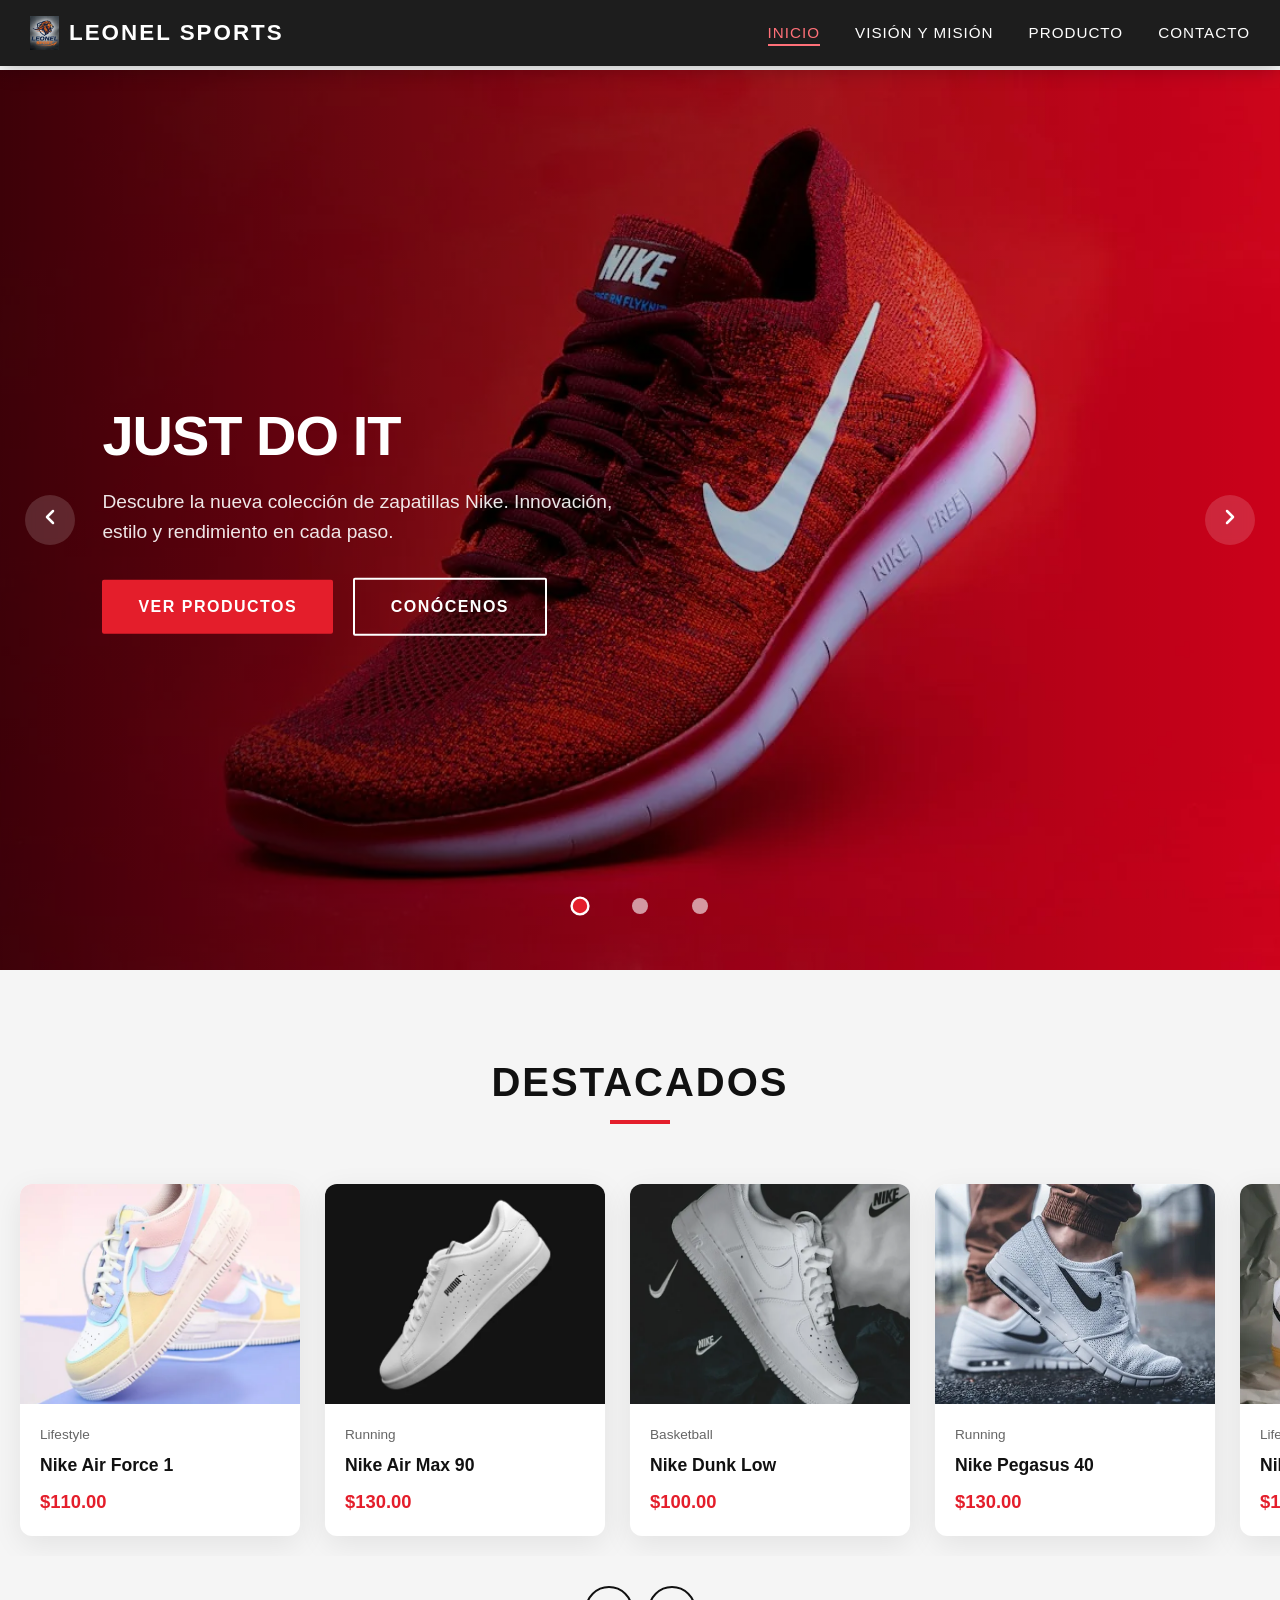
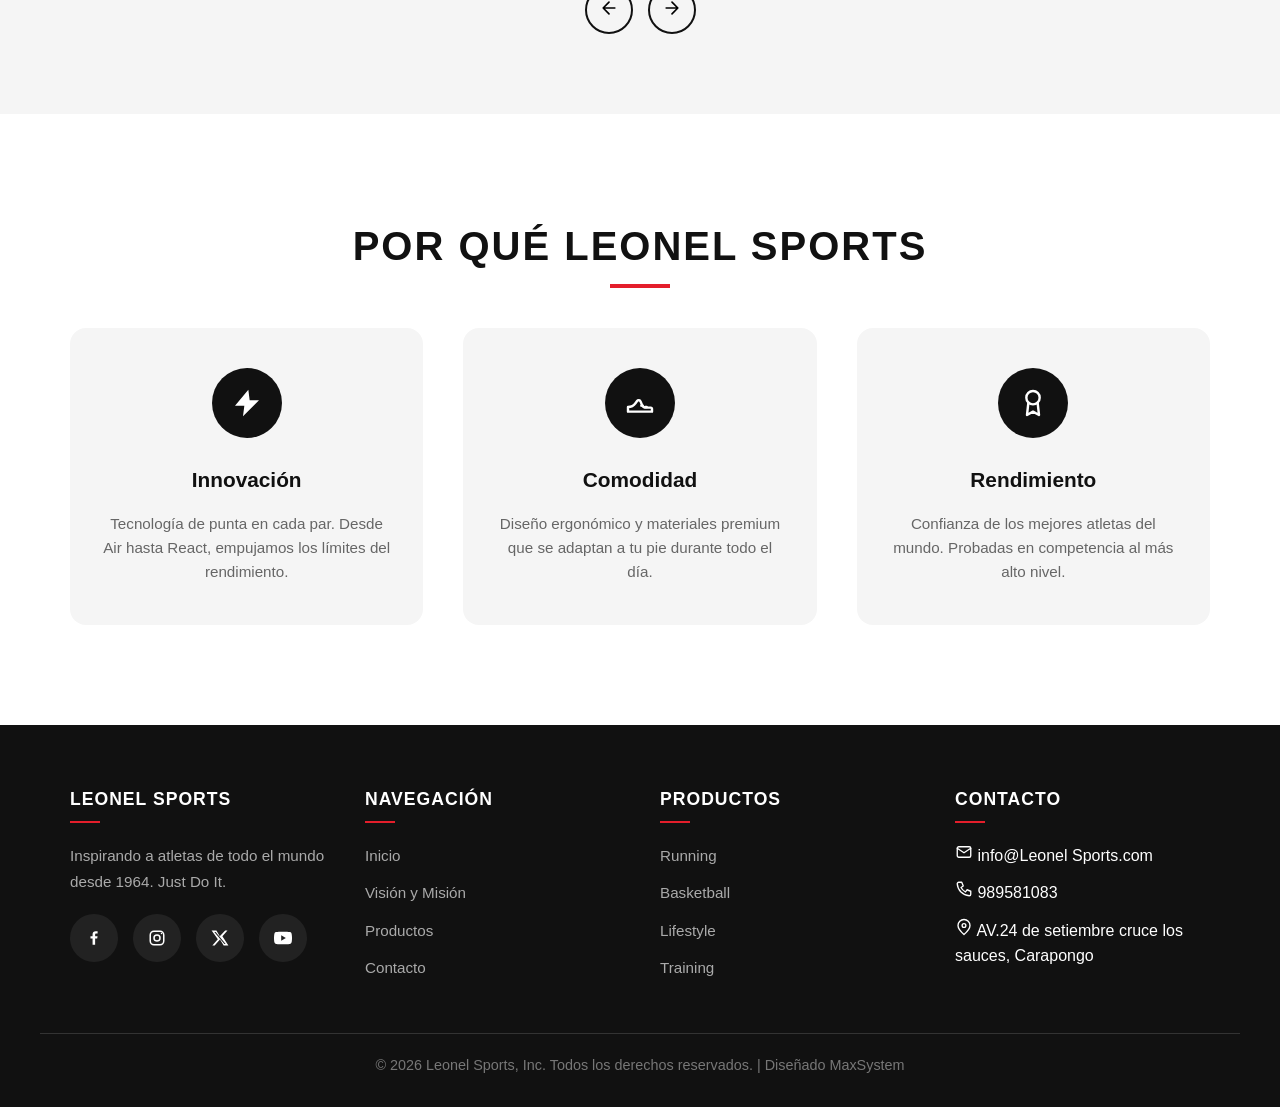
==== index.html @ b5973164 "Add files via upload" ====
<!DOCTYPE html>
<html lang="es">
<head>
    <meta charset="UTF-8">
    <meta name="viewport" content="width=device-width, initial-scale=1.0">
    <title>Nike Sneakers | Inicio</title>
    <meta name="description" content="Descubre zapatillas Nike para running, lifestyle y entrenamiento. Explora modelos destacados y conoce nuestra colección.">
    <link rel="preload" as="image" href="img/slide1.webp" media="(min-width: 769px)" fetchpriority="high">
    <link rel="preload" as="image" href="img/slide1-mobile.webp" media="(max-width: 768px)" fetchpriority="high">
    <style>
        *{box-sizing:border-box;margin:0;padding:0}
        body{font-family:'Helvetica Neue',Helvetica,Arial,sans-serif;background:#fff;color:#111;line-height:1.6;overflow-x:hidden}
        a{text-decoration:none;color:inherit}
        header{position:fixed;top:0;left:0;width:100%;background:rgba(17,17,17,.95);backdrop-filter:blur(10px);z-index:1000;box-shadow:0 2px 20px rgba(0,0,0,.3)}
        .nav-container{max-width:1400px;margin:0 auto;display:flex;justify-content:space-between;align-items:center;padding:15px 30px}
        .logo{display:flex;align-items:center;gap:10px}
        .logo img{height:34px;width:auto;object-fit:contain}
        .nav-menu{display:flex;list-style:none;gap:35px}
        .nav-menu a{color:#fff;font-size:.95rem;font-weight:500;letter-spacing:1px;text-transform:uppercase;position:relative;padding:5px 0}
        .menu-toggle{display:none;flex-direction:column;align-items:center;justify-content:center;width:44px;height:44px;padding:0;border:0;background:transparent;cursor:pointer;gap:5px}
        .menu-toggle span{width:25px;height:3px;background:#fff}
        .hero-slider{position:relative;height:100vh;min-height:600px;overflow:hidden;margin-top:70px}
        .slides{display:flex;height:100%}
        .slide{min-width:100%;height:100%;position:relative;background-size:cover;background-position:center}
        .slide:first-child{background-image:url('img/slide1.webp')}
        .slide::before{content:'';position:absolute;inset:0;background:linear-gradient(to right,rgba(0,0,0,.7),rgba(0,0,0,.3) 50%,transparent)}
        .slide-content{position:absolute;top:50%;left:8%;transform:translateY(-50%);color:#fff;max-width:550px;z-index:2}
        .slide-content h1,.slide-content h2{font-size:3.5rem;font-weight:900;line-height:1.1;margin-bottom:20px;text-transform:uppercase;letter-spacing:-1px}
        .slide-content p{font-size:1.2rem;margin-bottom:30px;opacity:.9}
        .btn{display:inline-block;padding:14px 36px;background:#e41e2b;color:#fff;font-weight:700;text-transform:uppercase;letter-spacing:1.5px;border:0;border-radius:2px}
        .btn-outline{background:transparent;border:2px solid #fff;margin-left:15px}
        @media(max-width:900px){
            .nav-container{padding:15px 30px}
            .nav-menu{position:fixed;top:70px;left:-100%;width:100%;height:calc(100vh - 70px);background:#111;flex-direction:column;align-items:center;justify-content:center;gap:40px;transition:left .4s}
            .nav-menu.active{left:0}
            .menu-toggle{display:flex}
            .slide-content h1,.slide-content h2{font-size:2.2rem}
        }
        @media(max-width:768px){.slide:first-child{background-image:url('img/slide1-mobile.webp')}}
        @media(max-width:600px){.slide-content{left:5%;max-width:90%}.slide-content h1,.slide-content h2{font-size:1.8rem}.btn-outline{margin-left:0;margin-top:10px;display:block;text-align:center}}
    </style>
    <link rel="preload" href="css/styles.css" as="style" onload="this.onload=null;this.rel='stylesheet'">
    <noscript><link rel="stylesheet" href="css/styles.css"></noscript>
</head>
<body>
    <!-- HEADER / NAV -->
    <header>
        <div class="nav-container">
            <a href="index.html" class="logo">
            <img src="img/logo.webp" alt="" width="180" height="211">
            <span>Leonel Sports</span>
            </a>
            <nav aria-label="Navegación principal">
            <ul class="nav-menu" id="nav-menu">
                <li><a href="index.html" class="active">Inicio</a></li>
                <li><a href="vision.html">Visión y Misión</a></li>
                <li><a href="producto.html">Producto</a></li>
                <li><a href="contacto.html">Contacto</a></li>
            </ul>
            </nav>
            <button type="button" class="menu-toggle" aria-label="Abrir menú" aria-expanded="false" aria-controls="nav-menu">
                <span></span>
                <span></span>
                <span></span>
            </button>
        </div>
    </header>

    <!-- HERO SLIDER -->
    <main>
    <section class="hero-slider" aria-label="Promociones destacadas">
        <div class="slides">
            <div class="slide">
                <div class="slide-content">
                    <h1>Just Do It</h1>
                    <p>Descubre la nueva colección de zapatillas Nike. Innovación, estilo y rendimiento en cada paso.</p>
                    <a href="producto.html" class="btn">Ver Productos</a>
                    <a href="vision.html" class="btn btn-outline">Conócenos</a>
                </div>
            </div>
            <div class="slide" data-background="img/slide2.webp" data-background-mobile="img/slide2-mobile.webp">
                <div class="slide-content">
                    <h2>Air Max Revolution</h2>
                    <p>Máximo confort y diseño icónico. La tecnología Air que cambió el juego para siempre.</p>
                    <a href="producto.html" class="btn">Explorar</a>
                </div>
            </div>
            <div class="slide" data-background="img/slide3.webp" data-background-mobile="img/slide3-mobile.webp">
                <div class="slide-content">
                    <h2>Rendimiento Elite</h2>
                    <p>Diseñadas para atletas. Construidas para superarte a ti mismo cada día.</p>
                    <a href="producto.html" class="btn">Comprar Ahora</a>
                </div>
            </div>
        </div>
        <div class="slider-arrows">
            <button type="button" class="arrow prev" aria-label="Promoción anterior"><svg aria-hidden="true" viewBox="0 0 24 24" width="24" height="24" fill="none" stroke="currentColor" stroke-width="2.5" stroke-linecap="round" stroke-linejoin="round"><path d="m15 18-6-6 6-6"/></svg></button>
            <button type="button" class="arrow next" aria-label="Promoción siguiente"><svg aria-hidden="true" viewBox="0 0 24 24" width="24" height="24" fill="none" stroke="currentColor" stroke-width="2.5" stroke-linecap="round" stroke-linejoin="round"><path d="m9 18 6-6-6-6"/></svg></button>
        </div>
        <div class="slider-nav">
            <button type="button" class="slider-dot active" aria-label="Mostrar promoción 1" aria-current="true"></button>
            <button type="button" class="slider-dot" aria-label="Mostrar promoción 2"></button>
            <button type="button" class="slider-dot" aria-label="Mostrar promoción 3"></button>
        </div>
    </section>

    <!-- CAROUSEL BAR -->
    <section class="carousel-section">
        <div class="section-title">
            <h2>Destacados</h2>
        </div>
        <div class="carousel-container">
            <div class="carousel-track">
                <div class="carousel-item">
                    <img src="img/product1.webp" alt="Nike Air Force 1" width="600" height="900" loading="lazy" decoding="async">
                    <div class="carousel-info">
                        <p class="category">Lifestyle</p>
                        <h3>Nike Air Force 1</h3>
                        <p class="price">$110.00</p>
                    </div>
                </div>
                <div class="carousel-item">
                    <img src="img/product2.webp" alt="Nike Air Max" width="600" height="450" loading="lazy" decoding="async">
                    <div class="carousel-info">
                        <p class="category">Running</p>
                        <h3>Nike Air Max 90</h3>
                        <p class="price">$130.00</p>
                    </div>
                </div>
                <div class="carousel-item">
                    <img src="img/product3.webp" alt="Nike Dunk" width="600" height="750" loading="lazy" decoding="async">
                    <div class="carousel-info">
                        <p class="category">Basketball</p>
                        <h3>Nike Dunk Low</h3>
                        <p class="price">$100.00</p>
                    </div>
                </div>
                <div class="carousel-item">
                    <img src="img/product4.webp" alt="Nike Pegasus" width="600" height="400" loading="lazy" decoding="async">
                    <div class="carousel-info">
                        <p class="category">Running</p>
                        <h3>Nike Pegasus 40</h3>
                        <p class="price">$130.00</p>
                    </div>
                </div>
                <div class="carousel-item">
                    <img src="img/product5.webp" alt="Nike Blazer" width="600" height="400" loading="lazy" decoding="async">
                    <div class="carousel-info">
                        <p class="category">Lifestyle</p>
                        <h3>Nike Blazer Mid</h3>
                        <p class="price">$100.00</p>
                    </div>
                </div>
                <div class="carousel-item">
                    <img src="img/product6.webp" alt="Nike React" width="600" height="600" loading="lazy" decoding="async">
                    <div class="carousel-info">
                        <p class="category">Training</p>
                        <h3>Nike React Infinity</h3>
                        <p class="price">$160.00</p>
                    </div>
                </div>
            </div>
        </div>
        <div class="carousel-controls">
            <button type="button" class="carousel-btn prev" aria-label="Productos anteriores"><svg aria-hidden="true" viewBox="0 0 24 24" width="20" height="20" fill="none" stroke="currentColor" stroke-width="2" stroke-linecap="round" stroke-linejoin="round"><path d="M19 12H5m7 7-7-7 7-7"/></svg></button>
            <button type="button" class="carousel-btn next" aria-label="Productos siguientes"><svg aria-hidden="true" viewBox="0 0 24 24" width="20" height="20" fill="none" stroke="currentColor" stroke-width="2" stroke-linecap="round" stroke-linejoin="round"><path d="M5 12h14m-7-7 7 7-7 7"/></svg></button>
        </div>
    </section>

    <!-- FEATURES / BODY WITH TRANSITIONS -->
    <section class="features">
        <div class="section-title">
            <h2>Por qué Leonel Sports</h2>
        </div>
        <div class="features-grid">
            <div class="feature-card">
                <div class="feature-icon"><svg aria-hidden="true" viewBox="0 0 24 24" width="32" height="32" fill="currentColor"><path d="M13 2 3 14h7l-1 8 12-12h-7z"/></svg></div>
                <h3>Innovación</h3>
                <p>Tecnología de punta en cada par. Desde Air hasta React, empujamos los límites del rendimiento.</p>
            </div>
            <div class="feature-card">
                <div class="feature-icon"><svg aria-hidden="true" viewBox="0 0 24 24" width="32" height="32" fill="none" stroke="currentColor" stroke-width="1.8" stroke-linecap="round" stroke-linejoin="round"><path d="M3 15c2.4 0 4.2-.8 5.6-2.8l1.2-1.7a1.5 1.5 0 0 1 2.6.3l1.1 2.7c.5 1.2 1.7 2 3 2H20a1 1 0 0 1 1 1v2H3z"/><path d="M13 14h1m2 1h1"/></svg></div>
                <h3>Comodidad</h3>
                <p>Diseño ergonómico y materiales premium que se adaptan a tu pie durante todo el día.</p>
            </div>
            <div class="feature-card">
                <div class="feature-icon"><svg aria-hidden="true" viewBox="0 0 24 24" width="32" height="32" fill="none" stroke="currentColor" stroke-width="1.8" stroke-linecap="round" stroke-linejoin="round"><circle cx="12" cy="8" r="5"/><path d="m8.5 12-1 9 4.5-2.5 4.5 2.5-1-9"/></svg></div>
                <h3>Rendimiento</h3>
                <p>Confianza de los mejores atletas del mundo. Probadas en competencia al más alto nivel.</p>
            </div>
        </div>
    </section>
    </main>

    <!-- FOOTER -->
    <footer>
        <div class="footer-container">
            <div class="footer-col">
                <h4>Leonel Sports</h4>
                <p>Inspirando a atletas de todo el mundo desde 1964. Just Do It.</p>
                <div class="social-links">
                    <a href="https://www.facebook.com/nike" aria-label="Nike en Facebook" target="_blank" rel="noopener noreferrer"><svg aria-hidden="true" viewBox="0 0 24 24" width="18" height="18" fill="currentColor"><path d="M13.5 21v-8.2h2.8l.4-3.2h-3.2V7.5c0-.9.3-1.5 1.6-1.5h1.7V3.1c-.3 0-1.3-.1-2.5-.1-2.5 0-4.2 1.5-4.2 4.3v2.3H7.3v3.2h2.8V21z"/></svg></a>
                    <a href="https://www.instagram.com/nike/" aria-label="Nike en Instagram" target="_blank" rel="noopener noreferrer"><svg aria-hidden="true" viewBox="0 0 24 24" width="18" height="18" fill="none" stroke="currentColor" stroke-width="2"><rect x="3" y="3" width="18" height="18" rx="5"/><circle cx="12" cy="12" r="4"/><circle cx="18" cy="6" r="1" fill="currentColor" stroke="none"/></svg></a>
                    <a href="https://x.com/Nike" aria-label="Nike en X" target="_blank" rel="noopener noreferrer"><svg aria-hidden="true" viewBox="0 0 24 24" width="18" height="18" fill="currentColor"><path d="M18.9 2H22l-6.8 7.8L23.2 22h-6.3L12 13.9 4.9 22H1.8l7.3-8.4L.8 2h6.4l4.5 7.5zm-1.1 18h1.7L6.2 3.9H4.4z"/></svg></a>
                    <a href="https://www.youtube.com/user/nike" aria-label="Nike en YouTube" target="_blank" rel="noopener noreferrer"><svg aria-hidden="true" viewBox="0 0 24 24" width="18" height="18" fill="currentColor"><path d="M23.5 6.2a3 3 0 0 0-2.1-2.1C19.5 3.6 12 3.6 12 3.6s-7.5 0-9.4.5A3 3 0 0 0 .5 6.2 31 31 0 0 0 0 12a31 31 0 0 0 .5 5.8 3 3 0 0 0 2.1 2.1c1.9.5 9.4.5 9.4.5s7.5 0 9.4-.5a3 3 0 0 0 2.1-2.1A31 31 0 0 0 24 12a31 31 0 0 0-.5-5.8ZM9.6 15.6V8.4l6.2 3.6z"/></svg></a>
                </div>
            </div>
            <div class="footer-col">
                <h4>Navegación</h4>
                <ul>
                    <li><a href="index.html">Inicio</a></li>
                    <li><a href="vision.html">Visión y Misión</a></li>
                    <li><a href="producto.html">Productos</a></li>
                    <li><a href="contacto.html">Contacto</a></li>
                </ul>
            </div>
            <div class="footer-col">
                <h4>Productos</h4>
                <ul>
                    <li><a href="producto.html">Running</a></li>
                    <li><a href="producto.html">Basketball</a></li>
                    <li><a href="producto.html">Lifestyle</a></li>
                    <li><a href="producto.html">Training</a></li>
                </ul>
            </div>
            <div class="footer-col">
                <h4>Contacto</h4>
                <ul>
                    <li><svg aria-hidden="true" viewBox="0 0 24 24" width="18" height="18" fill="none" stroke="currentColor" stroke-width="1.8" stroke-linecap="round" stroke-linejoin="round"><rect x="3" y="5" width="18" height="14" rx="2"/><path d="m3 7 9 6 9-6"/></svg> info@Leonel Sports.com</li>
                    <li><svg aria-hidden="true" viewBox="0 0 24 24" width="18" height="18" fill="none" stroke="currentColor" stroke-width="1.8" stroke-linecap="round" stroke-linejoin="round"><path d="M5 3h4l2 5-3 2a16 16 0 0 0 6 6l2-3 5 2v4a2 2 0 0 1-2 2A17 17 0 0 1 3 5a2 2 0 0 1 2-2z"/></svg> 989581083</li>
                    <li><svg aria-hidden="true" viewBox="0 0 24 24" width="18" height="18" fill="none" stroke="currentColor" stroke-width="1.8" stroke-linecap="round" stroke-linejoin="round"><path d="M20 10c0 5-8 12-8 12S4 15 4 10a8 8 0 1 1 16 0Z"/><circle cx="12" cy="10" r="2.5"/></svg> AV.24 de setiembre cruce los sauces, Carapongo</li>
                </ul>
            </div>
        </div>
        <div class="footer-bottom">
            <p>&copy; 2026 Leonel Sports, Inc. Todos los derechos reservados. | Diseñado MaxSystem</p>
        </div>
    </footer>

    <script src="js/main.js" defer></script>
</body>
</html>
---- css/styles.css ----
/* ===== RESET & BASE ===== */
* {
    margin: 0;
    padding: 0;
    box-sizing: border-box;
}

:root {
    --nike-black: #111111;
    --nike-white: #ffffff;
    --nike-red: #e41e2b;
    --nike-gray: #666666;
    --nike-light: #f5f5f5;
    --transition: all 0.4s cubic-bezier(0.25, 0.46, 0.45, 0.94);
}

html {
    scroll-behavior: smooth;
}

body {
    font-family: 'Helvetica Neue', Helvetica, Arial, sans-serif;
    background-color: var(--nike-white);
    color: var(--nike-black);
    line-height: 1.6;
    overflow-x: hidden;
}

a {
    text-decoration: none;
    color: inherit;
    transition: var(--transition);
}

img {
    max-width: 100%;
    height: auto;
    display: block;
}

/* ===== HEADER / NAV ===== */
header {
    position: fixed;
    top: 0;
    left: 0;
    width: 100%;
    background: rgba(17, 17, 17, 0.95);
    backdrop-filter: blur(10px);
    z-index: 1000;
    transition: var(--transition);
    box-shadow: 0 2px 20px rgba(0,0,0,0.3);
}

header.scrolled {
    background: rgba(17, 17, 17, 0.98);
    padding: 5px 0;
}

.nav-container {
    max-width: 1400px;
    margin: 0 auto;
    display: flex;
    justify-content: space-between;
    align-items: center;
    padding: 15px 30px;
}

.logo {
    display: flex;
    align-items: center;
    gap: 10px;
}

.logo img {
    height: 34px;
    width: auto;
    display: block;
    object-fit: contain;
    filter: none;
    background: transparent;
}

.logo span {
    color: var(--nike-white);
    font-size: 1.4rem;
    font-weight: 700;
    letter-spacing: 2px;
    text-transform: uppercase;
}

.nav-menu {
    display: flex;
    list-style: none;
    gap: 35px;
}

.nav-menu a {
    color: var(--nike-white);
    font-size: 0.95rem;
    font-weight: 500;
    letter-spacing: 1px;
    text-transform: uppercase;
    position: relative;
    padding: 5px 0;
}

.nav-menu a::after {
    content: '';
    position: absolute;
    bottom: 0;
    left: 0;
    width: 0;
    height: 2px;
    background: var(--nike-red);
    transition: var(--transition);
}

.nav-menu a:hover::after,
.nav-menu a.active::after {
    width: 100%;
}

.nav-menu a:hover,
.nav-menu a.active {
    color: var(--nike-red);
}

@media (min-width: 901px) {
    .nav-menu a:hover,
    .nav-menu a:focus-visible,
    .nav-menu a.active {
        color: #ff7078;
    }

    .nav-menu a:hover::after,
    .nav-menu a:focus-visible::after,
    .nav-menu a.active::after {
        background: #ff7078;
    }
}

.menu-toggle {
    display: none;
    flex-direction: column;
    align-items: center;
    justify-content: center;
    width: 44px;
    height: 44px;
    padding: 0;
    border: 0;
    background: transparent;
    cursor: pointer;
    gap: 5px;
}

.menu-toggle span {
    width: 25px;
    height: 3px;
    background: var(--nike-white);
    transition: var(--transition);
}

/* ===== HERO SLIDER ===== */
.hero-slider {
    position: relative;
    height: 100vh;
    min-height: 600px;
    overflow: hidden;
    margin-top: 70px;
}

.slides {
    display: flex;
    height: 100%;
    transition: transform 0.8s cubic-bezier(0.77, 0, 0.175, 1);
}

.slide {
    min-width: 100%;
    height: 100%;
    position: relative;
    background-size: cover;
    background-position: center;
}

.slide::before {
    content: '';
    position: absolute;
    inset: 0;
    background: linear-gradient(to right, rgba(0,0,0,0.7) 0%, rgba(0,0,0,0.3) 50%, transparent 100%);
}

.slide-content {
    position: absolute;
    top: 50%;
    left: 8%;
    transform: translateY(-50%);
    color: var(--nike-white);
    max-width: 550px;
    z-index: 2;
    opacity: 1;
    animation: none;
}

.slide-content h1,
.slide-content h2 {
    font-size: 3.5rem;
    font-weight: 900;
    line-height: 1.1;
    margin-bottom: 20px;
    text-transform: uppercase;
    letter-spacing: -1px;
}

.slide-content p {
    font-size: 1.2rem;
    margin-bottom: 30px;
    opacity: 0.9;
}

.btn {
    display: inline-block;
    padding: 14px 36px;
    background: var(--nike-red);
    color: var(--nike-white);
    font-weight: 700;
    text-transform: uppercase;
    letter-spacing: 1.5px;
    border: none;
    cursor: pointer;
    transition: var(--transition);
    border-radius: 2px;
}

.btn:hover {
    background: #c41a24;
    transform: translateY(-3px);
    box-shadow: 0 10px 25px rgba(228, 30, 43, 0.4);
}

.btn-outline {
    background: transparent;
    border: 2px solid var(--nike-white);
    margin-left: 15px;
}

.btn-outline:hover {
    background: var(--nike-white);
    color: var(--nike-black);
}

.slider-nav {
    position: absolute;
    bottom: 40px;
    left: 50%;
    transform: translateX(-50%);
    display: flex;
    gap: 12px;
    z-index: 10;
}

.slider-dot {
    display: grid;
    place-items: center;
    width: 48px;
    height: 48px;
    border-radius: 50%;
    background: transparent;
    border: 0;
    cursor: pointer;
}

.slider-dot::before {
    content: '';
    width: 12px;
    height: 12px;
    border-radius: 50%;
    background: rgba(255,255,255,0.6);
    border: 2px solid transparent;
    transition: var(--transition);
}

.slider-dot.active::before {
    background: var(--nike-red);
    border-color: var(--nike-white);
    transform: scale(1.2);
}

.slider-arrows {
    position: absolute;
    top: 50%;
    width: 100%;
    display: flex;
    justify-content: space-between;
    padding: 0 25px;
    transform: translateY(-50%);
    z-index: 10;
}

.arrow {
    width: 50px;
    height: 50px;
    background: rgba(255,255,255,0.15);
    border: none;
    color: white;
    font-size: 1.5rem;
    cursor: pointer;
    border-radius: 50%;
    transition: var(--transition);
    backdrop-filter: blur(5px);
}

.arrow:hover {
    background: var(--nike-red);
}

/* ===== CAROUSEL BAR (PRODUCTS) ===== */
.carousel-section {
    padding: 80px 0;
    background: var(--nike-light);
}

.section-title {
    text-align: center;
    margin-bottom: 50px;
}

.section-title h2 {
    font-size: 2.5rem;
    font-weight: 800;
    text-transform: uppercase;
    letter-spacing: 2px;
    position: relative;
    display: inline-block;
}

.section-title h2::after {
    content: '';
    position: absolute;
    bottom: -10px;
    left: 50%;
    transform: translateX(-50%);
    width: 60px;
    height: 4px;
    background: var(--nike-red);
}

.carousel-container {
    max-width: 1300px;
    margin: 0 auto;
    position: relative;
    overflow: hidden;
    padding: 0 20px;
}

.carousel-track {
    display: flex;
    gap: 25px;
    transition: transform 0.5s ease;
    padding: 20px 0;
}

.carousel-item {
    min-width: 280px;
    background: var(--nike-white);
    border-radius: 12px;
    overflow: hidden;
    box-shadow: 0 8px 30px rgba(0,0,0,0.08);
    transition: var(--transition);
    cursor: pointer;
}

.carousel-item:hover {
    transform: translateY(-12px);
    box-shadow: 0 20px 40px rgba(0,0,0,0.15);
}

.carousel-item img {
    width: 100%;
    height: 220px;
    object-fit: cover;
    transition: var(--transition);
}

.carousel-item:hover img {
    transform: scale(1.05);
}

.carousel-info {
    padding: 20px;
}

.carousel-info h3 {
    font-size: 1.1rem;
    font-weight: 700;
    margin-bottom: 8px;
}

.carousel-info .price {
    color: var(--nike-red);
    font-weight: 700;
    font-size: 1.15rem;
}

.carousel-info .category {
    color: var(--nike-gray);
    font-size: 0.85rem;
    margin-bottom: 5px;
}

.carousel-controls {
    display: flex;
    justify-content: center;
    gap: 15px;
    margin-top: 30px;
}

.carousel-btn {
    width: 48px;
    height: 48px;
    border-radius: 50%;
    border: 2px solid var(--nike-black);
    background: transparent;
    font-size: 1.2rem;
    cursor: pointer;
    transition: var(--transition);
}

.carousel-btn:hover {
    background: var(--nike-black);
    color: var(--nike-white);
}

:where(a, button, input, textarea):focus-visible {
    outline: 3px solid #1769e0;
    outline-offset: 3px;
}

/* ===== BODY / FEATURES WITH TRANSITIONS ===== */
.features {
    padding: 100px 0;
    background: var(--nike-white);
}

.features-grid {
    max-width: 1200px;
    margin: 0 auto;
    display: grid;
    grid-template-columns: repeat(auto-fit, minmax(300px, 1fr));
    gap: 40px;
    padding: 0 30px;
}

.feature-card {
    text-align: center;
    padding: 40px 30px;
    border-radius: 16px;
    background: var(--nike-light);
    transition: var(--transition);
    opacity: 0;
    transform: translateY(40px);
}

.feature-card.visible {
    opacity: 1;
    transform: translateY(0);
}

.feature-card:hover {
    transform: translateY(-8px);
    box-shadow: 0 15px 35px rgba(0,0,0,0.1);
}

.feature-icon {
    width: 70px;
    height: 70px;
    margin: 0 auto 25px;
    background: var(--nike-black);
    border-radius: 50%;
    display: flex;
    align-items: center;
    justify-content: center;
    font-size: 1.8rem;
    color: var(--nike-white);
}

.feature-card h3 {
    font-size: 1.3rem;
    margin-bottom: 15px;
    font-weight: 700;
}

.feature-card p {
    color: var(--nike-gray);
    font-size: 0.95rem;
}

/* ===== PAGE CONTENT SECTIONS ===== */
.page-hero {
    height: 40vh;
    min-height: 300px;
    background: linear-gradient(rgba(0,0,0,0.6), rgba(0,0,0,0.6)), url('../img/about.webp') center/cover;
    display: flex;
    align-items: center;
    justify-content: center;
    margin-top: 70px;
    color: white;
    text-align: center;
}

.page-hero h1 {
    font-size: 3rem;
    font-weight: 900;
    text-transform: uppercase;
    letter-spacing: 3px;
    animation: fadeInUp 0.8s ease;
}

.content-section {
    max-width: 1100px;
    margin: 0 auto;
    padding: 80px 30px;
}

.content-section h2 {
    font-size: 2rem;
    margin-bottom: 25px;
    position: relative;
    padding-bottom: 15px;
}

.content-section h2::after {
    content: '';
    position: absolute;
    bottom: 0;
    left: 0;
    width: 50px;
    height: 3px;
    background: var(--nike-red);
}

.content-section p {
    margin-bottom: 20px;
    color: #333;
    font-size: 1.05rem;
}

.vision-mission {
    display: grid;
    grid-template-columns: 1fr 1fr;
    gap: 50px;
    margin-top: 40px;
}

.vm-card {
    background: var(--nike-light);
    padding: 40px;
    border-radius: 12px;
    transition: var(--transition);
    border-left: 5px solid var(--nike-red);
}

.vm-card:hover {
    transform: translateY(-5px);
    box-shadow: 0 15px 30px rgba(0,0,0,0.1);
}

.vm-card h3 {
    font-size: 1.5rem;
    margin-bottom: 20px;
    color: var(--nike-black);
}

/* ===== PRODUCTS PAGE ===== */
.products-grid {
    display: grid;
    grid-template-columns: repeat(auto-fill, minmax(280px, 1fr));
    gap: 30px;
    margin-top: 40px;
}

.product-card {
    background: white;
    border-radius: 12px;
    overflow: hidden;
    box-shadow: 0 5px 20px rgba(0,0,0,0.08);
    transition: var(--transition);
    opacity: 0;
    transform: scale(0.95);
}

.product-card.visible {
    opacity: 1;
    transform: scale(1);
}

.product-card:hover {
    transform: translateY(-10px);
    box-shadow: 0 20px 40px rgba(0,0,0,0.12);
}

.product-card img {
    width: 100%;
    height: 250px;
    object-fit: cover;
    transition: var(--transition);
}

.product-card:hover img {
    transform: scale(1.08);
}

.product-details {
    padding: 20px;
}

.product-details h3 {
    font-size: 1.15rem;
    margin-bottom: 8px;
}

.product-details .price {
    color: var(--nike-red);
    font-weight: 700;
    font-size: 1.2rem;
    margin-bottom: 12px;
}

.product-details .btn {
    width: 100%;
    text-align: center;
    padding: 12px;
    font-size: 0.9rem;
}

/* ===== CONTACT PAGE ===== */
.contact-grid {
    display: grid;
    grid-template-columns: 1fr 1fr;
    gap: 50px;
    margin-top: 40px;
}

.contact-form {
    background: var(--nike-light);
    padding: 40px;
    border-radius: 12px;
}

.form-group {
    margin-bottom: 20px;
}

.form-group label {
    display: block;
    margin-bottom: 8px;
    font-weight: 600;
    font-size: 0.9rem;
}

.form-group input,
.form-group textarea {
    width: 100%;
    padding: 14px;
    border: 1px solid #ddd;
    border-radius: 6px;
    font-size: 1rem;
    transition: var(--transition);
    font-family: inherit;
}

.form-group input:focus,
.form-group textarea:focus {
    outline: none;
    border-color: var(--nike-red);
    box-shadow: 0 0 0 3px rgba(228, 30, 43, 0.15);
}

.contact-info {
    display: flex;
    flex-direction: column;
    gap: 30px;
}

.info-item {
    display: flex;
    align-items: flex-start;
    gap: 20px;
}

.info-icon {
    width: 50px;
    height: 50px;
    background: var(--nike-black);
    color: white;
    border-radius: 50%;
    display: flex;
    align-items: center;
    justify-content: center;
    font-size: 1.3rem;
    flex-shrink: 0;
}

.info-item h4 {
    margin-bottom: 5px;
}

.info-item p {
    color: var(--nike-gray);
    margin: 0;
}

/* ===== FOOTER ===== */
footer {
    background: var(--nike-black);
    color: var(--nike-white);
    padding: 60px 0 30px;
}

.footer-container {
    max-width: 1200px;
    margin: 0 auto;
    display: grid;
    grid-template-columns: repeat(auto-fit, minmax(220px, 1fr));
    gap: 40px;
    padding: 0 30px;
}

.footer-col h4 {
    font-size: 1.1rem;
    margin-bottom: 20px;
    text-transform: uppercase;
    letter-spacing: 1px;
    position: relative;
    padding-bottom: 10px;
}

.footer-col h4::after {
    content: '';
    position: absolute;
    bottom: 0;
    left: 0;
    width: 30px;
    height: 2px;
    background: var(--nike-red);
}

.footer-col ul {
    list-style: none;
}

.footer-col ul li {
    margin-bottom: 12px;
}

.footer-col ul a {
    color: #aaa;
    font-size: 0.95rem;
    transition: var(--transition);
}

.footer-col ul a:hover {
    color: var(--nike-red);
    padding-left: 5px;
}

.footer-col p {
    color: #aaa;
    font-size: 0.95rem;
    line-height: 1.7;
}

.social-links {
    display: flex;
    gap: 15px;
    margin-top: 20px;
}

.social-links a {
    width: 48px;
    height: 48px;
    background: #222;
    border-radius: 50%;
    display: flex;
    align-items: center;
    justify-content: center;
    transition: var(--transition);
    font-size: 1.1rem;
}

.social-links a:hover {
    background: var(--nike-red);
    transform: translateY(-3px);
}

.footer-bottom {
    max-width: 1200px;
    margin: 40px auto 0;
    padding: 20px 30px 0;
    border-top: 1px solid #333;
    text-align: center;
    color: #777;
    font-size: 0.9rem;
}

/* ===== ANIMATIONS ===== */
@keyframes fadeInUp {
    from {
        opacity: 0;
        transform: translateY(30px);
    }
    to {
        opacity: 1;
        transform: translateY(0);
    }
}

@keyframes fadeIn {
    from { opacity: 0; }
    to { opacity: 1; }
}

/* ===== RESPONSIVE ===== */
@media (max-width: 900px) {
    .nav-menu {
        position: fixed;
        top: 70px;
        left: -100%;
        width: 100%;
        height: calc(100vh - 70px);
        background: var(--nike-black);
        flex-direction: column;
        align-items: center;
        justify-content: center;
        gap: 40px;
        transition: var(--transition);
    }

    .nav-menu.active {
        left: 0;
    }

    .menu-toggle {
        display: flex;
    }

    .slide-content h1,
    .slide-content h2 {
        font-size: 2.2rem;
    }

    .vision-mission,
    .contact-grid {
        grid-template-columns: 1fr;
    }

    .carousel-item {
        min-width: 240px;
    }
}

@media (max-width: 600px) {
    .slide-content {
        left: 5%;
        max-width: 90%;
    }

    .slide-content h1,
    .slide-content h2 {
        font-size: 1.8rem;
    }

    .btn-outline {
        margin-left: 0;
        margin-top: 10px;
        display: block;
        text-align: center;
    }

    .page-hero h1 {
        font-size: 2rem;
    }
}

@media (prefers-reduced-motion: reduce) {
    *,
    *::before,
    *::after {
        scroll-behavior: auto !important;
        animation-duration: 0.01ms !important;
        animation-iteration-count: 1 !important;
        transition-duration: 0.01ms !important;
    }
}
---- css/styles.css ----
/* ===== RESET & BASE ===== */
* {
    margin: 0;
    padding: 0;
    box-sizing: border-box;
}

:root {
    --nike-black: #111111;
    --nike-white: #ffffff;
    --nike-red: #e41e2b;
    --nike-gray: #666666;
    --nike-light: #f5f5f5;
    --transition: all 0.4s cubic-bezier(0.25, 0.46, 0.45, 0.94);
}

html {
    scroll-behavior: smooth;
}

body {
    font-family: 'Helvetica Neue', Helvetica, Arial, sans-serif;
    background-color: var(--nike-white);
    color: var(--nike-black);
    line-height: 1.6;
    overflow-x: hidden;
}

a {
    text-decoration: none;
    color: inherit;
    transition: var(--transition);
}

img {
    max-width: 100%;
    height: auto;
    display: block;
}

/* ===== HEADER / NAV ===== */
header {
    position: fixed;
    top: 0;
    left: 0;
    width: 100%;
    background: rgba(17, 17, 17, 0.95);
    backdrop-filter: blur(10px);
    z-index: 1000;
    transition: var(--transition);
    box-shadow: 0 2px 20px rgba(0,0,0,0.3);
}

header.scrolled {
    background: rgba(17, 17, 17, 0.98);
    padding: 5px 0;
}

.nav-container {
    max-width: 1400px;
    margin: 0 auto;
    display: flex;
    justify-content: space-between;
    align-items: center;
    padding: 15px 30px;
}

.logo {
    display: flex;
    align-items: center;
    gap: 10px;
}

.logo img {
    height: 34px;
    width: auto;
    display: block;
    object-fit: contain;
    filter: none;
    background: transparent;
}

.logo span {
    color: var(--nike-white);
    font-size: 1.4rem;
    font-weight: 700;
    letter-spacing: 2px;
    text-transform: uppercase;
}

.nav-menu {
    display: flex;
    list-style: none;
    gap: 35px;
}

.nav-menu a {
    color: var(--nike-white);
    font-size: 0.95rem;
    font-weight: 500;
    letter-spacing: 1px;
    text-transform: uppercase;
    position: relative;
    padding: 5px 0;
}

.nav-menu a::after {
    content: '';
    position: absolute;
    bottom: 0;
    left: 0;
    width: 0;
    height: 2px;
    background: var(--nike-red);
    transition: var(--transition);
}

.nav-menu a:hover::after,
.nav-menu a.active::after {
    width: 100%;
}

.nav-menu a:hover,
.nav-menu a.active {
    color: var(--nike-red);
}

@media (min-width: 901px) {
    .nav-menu a:hover,
    .nav-menu a:focus-visible,
    .nav-menu a.active {
        color: #ff7078;
    }

    .nav-menu a:hover::after,
    .nav-menu a:focus-visible::after,
    .nav-menu a.active::after {
        background: #ff7078;
    }
}

.menu-toggle {
    display: none;
    flex-direction: column;
    align-items: center;
    justify-content: center;
    width: 44px;
    height: 44px;
    padding: 0;
    border: 0;
    background: transparent;
    cursor: pointer;
    gap: 5px;
}

.menu-toggle span {
    width: 25px;
    height: 3px;
    background: var(--nike-white);
    transition: var(--transition);
}

/* ===== HERO SLIDER ===== */
.hero-slider {
    position: relative;
    height: 100vh;
    min-height: 600px;
    overflow: hidden;
    margin-top: 70px;
}

.slides {
    display: flex;
    height: 100%;
    transition: transform 0.8s cubic-bezier(0.77, 0, 0.175, 1);
}

.slide {
    min-width: 100%;
    height: 100%;
    position: relative;
    background-size: cover;
    background-position: center;
}

.slide::before {
    content: '';
    position: absolute;
    inset: 0;
    background: linear-gradient(to right, rgba(0,0,0,0.7) 0%, rgba(0,0,0,0.3) 50%, transparent 100%);
}

.slide-content {
    position: absolute;
    top: 50%;
    left: 8%;
    transform: translateY(-50%);
    color: var(--nike-white);
    max-width: 550px;
    z-index: 2;
    opacity: 1;
    animation: none;
}

.slide-content h1,
.slide-content h2 {
    font-size: 3.5rem;
    font-weight: 900;
    line-height: 1.1;
    margin-bottom: 20px;
    text-transform: uppercase;
    letter-spacing: -1px;
}

.slide-content p {
    font-size: 1.2rem;
    margin-bottom: 30px;
    opacity: 0.9;
}

.btn {
    display: inline-block;
    padding: 14px 36px;
    background: var(--nike-red);
    color: var(--nike-white);
    font-weight: 700;
    text-transform: uppercase;
    letter-spacing: 1.5px;
    border: none;
    cursor: pointer;
    transition: var(--transition);
    border-radius: 2px;
}

.btn:hover {
    background: #c41a24;
    transform: translateY(-3px);
    box-shadow: 0 10px 25px rgba(228, 30, 43, 0.4);
}

.btn-outline {
    background: transparent;
    border: 2px solid var(--nike-white);
    margin-left: 15px;
}

.btn-outline:hover {
    background: var(--nike-white);
    color: var(--nike-black);
}

.slider-nav {
    position: absolute;
    bottom: 40px;
    left: 50%;
    transform: translateX(-50%);
    display: flex;
    gap: 12px;
    z-index: 10;
}

.slider-dot {
    display: grid;
    place-items: center;
    width: 48px;
    height: 48px;
    border-radius: 50%;
    background: transparent;
    border: 0;
    cursor: pointer;
}

.slider-dot::before {
    content: '';
    width: 12px;
    height: 12px;
    border-radius: 50%;
    background: rgba(255,255,255,0.6);
    border: 2px solid transparent;
    transition: var(--transition);
}

.slider-dot.active::before {
    background: var(--nike-red);
    border-color: var(--nike-white);
    transform: scale(1.2);
}

.slider-arrows {
    position: absolute;
    top: 50%;
    width: 100%;
    display: flex;
    justify-content: space-between;
    padding: 0 25px;
    transform: translateY(-50%);
    z-index: 10;
}

.arrow {
    width: 50px;
    height: 50px;
    background: rgba(255,255,255,0.15);
    border: none;
    color: white;
    font-size: 1.5rem;
    cursor: pointer;
    border-radius: 50%;
    transition: var(--transition);
    backdrop-filter: blur(5px);
}

.arrow:hover {
    background: var(--nike-red);
}

/* ===== CAROUSEL BAR (PRODUCTS) ===== */
.carousel-section {
    padding: 80px 0;
    background: var(--nike-light);
}

.section-title {
    text-align: center;
    margin-bottom: 50px;
}

.section-title h2 {
    font-size: 2.5rem;
    font-weight: 800;
    text-transform: uppercase;
    letter-spacing: 2px;
    position: relative;
    display: inline-block;
}

.section-title h2::after {
    content: '';
    position: absolute;
    bottom: -10px;
    left: 50%;
    transform: translateX(-50%);
    width: 60px;
    height: 4px;
    background: var(--nike-red);
}

.carousel-container {
    max-width: 1300px;
    margin: 0 auto;
    position: relative;
    overflow: hidden;
    padding: 0 20px;
}

.carousel-track {
    display: flex;
    gap: 25px;
    transition: transform 0.5s ease;
    padding: 20px 0;
}

.carousel-item {
    min-width: 280px;
    background: var(--nike-white);
    border-radius: 12px;
    overflow: hidden;
    box-shadow: 0 8px 30px rgba(0,0,0,0.08);
    transition: var(--transition);
    cursor: pointer;
}

.carousel-item:hover {
    transform: translateY(-12px);
    box-shadow: 0 20px 40px rgba(0,0,0,0.15);
}

.carousel-item img {
    width: 100%;
    height: 220px;
    object-fit: cover;
    transition: var(--transition);
}

.carousel-item:hover img {
    transform: scale(1.05);
}

.carousel-info {
    padding: 20px;
}

.carousel-info h3 {
    font-size: 1.1rem;
    font-weight: 700;
    margin-bottom: 8px;
}

.carousel-info .price {
    color: var(--nike-red);
    font-weight: 700;
    font-size: 1.15rem;
}

.carousel-info .category {
    color: var(--nike-gray);
    font-size: 0.85rem;
    margin-bottom: 5px;
}

.carousel-controls {
    display: flex;
    justify-content: center;
    gap: 15px;
    margin-top: 30px;
}

.carousel-btn {
    width: 48px;
    height: 48px;
    border-radius: 50%;
    border: 2px solid var(--nike-black);
    background: transparent;
    font-size: 1.2rem;
    cursor: pointer;
    transition: var(--transition);
}

.carousel-btn:hover {
    background: var(--nike-black);
    color: var(--nike-white);
}

:where(a, button, input, textarea):focus-visible {
    outline: 3px solid #1769e0;
    outline-offset: 3px;
}

/* ===== BODY / FEATURES WITH TRANSITIONS ===== */
.features {
    padding: 100px 0;
    background: var(--nike-white);
}

.features-grid {
    max-width: 1200px;
    margin: 0 auto;
    display: grid;
    grid-template-columns: repeat(auto-fit, minmax(300px, 1fr));
    gap: 40px;
    padding: 0 30px;
}

.feature-card {
    text-align: center;
    padding: 40px 30px;
    border-radius: 16px;
    background: var(--nike-light);
    transition: var(--transition);
    opacity: 0;
    transform: translateY(40px);
}

.feature-card.visible {
    opacity: 1;
    transform: translateY(0);
}

.feature-card:hover {
    transform: translateY(-8px);
    box-shadow: 0 15px 35px rgba(0,0,0,0.1);
}

.feature-icon {
    width: 70px;
    height: 70px;
    margin: 0 auto 25px;
    background: var(--nike-black);
    border-radius: 50%;
    display: flex;
    align-items: center;
    justify-content: center;
    font-size: 1.8rem;
    color: var(--nike-white);
}

.feature-card h3 {
    font-size: 1.3rem;
    margin-bottom: 15px;
    font-weight: 700;
}

.feature-card p {
    color: var(--nike-gray);
    font-size: 0.95rem;
}

/* ===== PAGE CONTENT SECTIONS ===== */
.page-hero {
    height: 40vh;
    min-height: 300px;
    background: linear-gradient(rgba(0,0,0,0.6), rgba(0,0,0,0.6)), url('../img/about.webp') center/cover;
    display: flex;
    align-items: center;
    justify-content: center;
    margin-top: 70px;
    color: white;
    text-align: center;
}

.page-hero h1 {
    font-size: 3rem;
    font-weight: 900;
    text-transform: uppercase;
    letter-spacing: 3px;
    animation: fadeInUp 0.8s ease;
}

.content-section {
    max-width: 1100px;
    margin: 0 auto;
    padding: 80px 30px;
}

.content-section h2 {
    font-size: 2rem;
    margin-bottom: 25px;
    position: relative;
    padding-bottom: 15px;
}

.content-section h2::after {
    content: '';
    position: absolute;
    bottom: 0;
    left: 0;
    width: 50px;
    height: 3px;
    background: var(--nike-red);
}

.content-section p {
    margin-bottom: 20px;
    color: #333;
    font-size: 1.05rem;
}

.vision-mission {
    display: grid;
    grid-template-columns: 1fr 1fr;
    gap: 50px;
    margin-top: 40px;
}

.vm-card {
    background: var(--nike-light);
    padding: 40px;
    border-radius: 12px;
    transition: var(--transition);
    border-left: 5px solid var(--nike-red);
}

.vm-card:hover {
    transform: translateY(-5px);
    box-shadow: 0 15px 30px rgba(0,0,0,0.1);
}

.vm-card h3 {
    font-size: 1.5rem;
    margin-bottom: 20px;
    color: var(--nike-black);
}

/* ===== PRODUCTS PAGE ===== */
.products-grid {
    display: grid;
    grid-template-columns: repeat(auto-fill, minmax(280px, 1fr));
    gap: 30px;
    margin-top: 40px;
}

.product-card {
    background: white;
    border-radius: 12px;
    overflow: hidden;
    box-shadow: 0 5px 20px rgba(0,0,0,0.08);
    transition: var(--transition);
    opacity: 0;
    transform: scale(0.95);
}

.product-card.visible {
    opacity: 1;
    transform: scale(1);
}

.product-card:hover {
    transform: translateY(-10px);
    box-shadow: 0 20px 40px rgba(0,0,0,0.12);
}

.product-card img {
    width: 100%;
    height: 250px;
    object-fit: cover;
    transition: var(--transition);
}

.product-card:hover img {
    transform: scale(1.08);
}

.product-details {
    padding: 20px;
}

.product-details h3 {
    font-size: 1.15rem;
    margin-bottom: 8px;
}

.product-details .price {
    color: var(--nike-red);
    font-weight: 700;
    font-size: 1.2rem;
    margin-bottom: 12px;
}

.product-details .btn {
    width: 100%;
    text-align: center;
    padding: 12px;
    font-size: 0.9rem;
}

/* ===== CONTACT PAGE ===== */
.contact-grid {
    display: grid;
    grid-template-columns: 1fr 1fr;
    gap: 50px;
    margin-top: 40px;
}

.contact-form {
    background: var(--nike-light);
    padding: 40px;
    border-radius: 12px;
}

.form-group {
    margin-bottom: 20px;
}

.form-group label {
    display: block;
    margin-bottom: 8px;
    font-weight: 600;
    font-size: 0.9rem;
}

.form-group input,
.form-group textarea {
    width: 100%;
    padding: 14px;
    border: 1px solid #ddd;
    border-radius: 6px;
    font-size: 1rem;
    transition: var(--transition);
    font-family: inherit;
}

.form-group input:focus,
.form-group textarea:focus {
    outline: none;
    border-color: var(--nike-red);
    box-shadow: 0 0 0 3px rgba(228, 30, 43, 0.15);
}

.contact-info {
    display: flex;
    flex-direction: column;
    gap: 30px;
}

.info-item {
    display: flex;
    align-items: flex-start;
    gap: 20px;
}

.info-icon {
    width: 50px;
    height: 50px;
    background: var(--nike-black);
    color: white;
    border-radius: 50%;
    display: flex;
    align-items: center;
    justify-content: center;
    font-size: 1.3rem;
    flex-shrink: 0;
}

.info-item h4 {
    margin-bottom: 5px;
}

.info-item p {
    color: var(--nike-gray);
    margin: 0;
}

/* ===== FOOTER ===== */
footer {
    background: var(--nike-black);
    color: var(--nike-white);
    padding: 60px 0 30px;
}

.footer-container {
    max-width: 1200px;
    margin: 0 auto;
    display: grid;
    grid-template-columns: repeat(auto-fit, minmax(220px, 1fr));
    gap: 40px;
    padding: 0 30px;
}

.footer-col h4 {
    font-size: 1.1rem;
    margin-bottom: 20px;
    text-transform: uppercase;
    letter-spacing: 1px;
    position: relative;
    padding-bottom: 10px;
}

.footer-col h4::after {
    content: '';
    position: absolute;
    bottom: 0;
    left: 0;
    width: 30px;
    height: 2px;
    background: var(--nike-red);
}

.footer-col ul {
    list-style: none;
}

.footer-col ul li {
    margin-bottom: 12px;
}

.footer-col ul a {
    color: #aaa;
    font-size: 0.95rem;
    transition: var(--transition);
}

.footer-col ul a:hover {
    color: var(--nike-red);
    padding-left: 5px;
}

.footer-col p {
    color: #aaa;
    font-size: 0.95rem;
    line-height: 1.7;
}

.social-links {
    display: flex;
    gap: 15px;
    margin-top: 20px;
}

.social-links a {
    width: 48px;
    height: 48px;
    background: #222;
    border-radius: 50%;
    display: flex;
    align-items: center;
    justify-content: center;
    transition: var(--transition);
    font-size: 1.1rem;
}

.social-links a:hover {
    background: var(--nike-red);
    transform: translateY(-3px);
}

.footer-bottom {
    max-width: 1200px;
    margin: 40px auto 0;
    padding: 20px 30px 0;
    border-top: 1px solid #333;
    text-align: center;
    color: #777;
    font-size: 0.9rem;
}

/* ===== ANIMATIONS ===== */
@keyframes fadeInUp {
    from {
        opacity: 0;
        transform: translateY(30px);
    }
    to {
        opacity: 1;
        transform: translateY(0);
    }
}

@keyframes fadeIn {
    from { opacity: 0; }
    to { opacity: 1; }
}

/* ===== RESPONSIVE ===== */
@media (max-width: 900px) {
    .nav-menu {
        position: fixed;
        top: 70px;
        left: -100%;
        width: 100%;
        height: calc(100vh - 70px);
        background: var(--nike-black);
        flex-direction: column;
        align-items: center;
        justify-content: center;
        gap: 40px;
        transition: var(--transition);
    }

    .nav-menu.active {
        left: 0;
    }

    .menu-toggle {
        display: flex;
    }

    .slide-content h1,
    .slide-content h2 {
        font-size: 2.2rem;
    }

    .vision-mission,
    .contact-grid {
        grid-template-columns: 1fr;
    }

    .carousel-item {
        min-width: 240px;
    }
}

@media (max-width: 600px) {
    .slide-content {
        left: 5%;
        max-width: 90%;
    }

    .slide-content h1,
    .slide-content h2 {
        font-size: 1.8rem;
    }

    .btn-outline {
        margin-left: 0;
        margin-top: 10px;
        display: block;
        text-align: center;
    }

    .page-hero h1 {
        font-size: 2rem;
    }
}

@media (prefers-reduced-motion: reduce) {
    *,
    *::before,
    *::after {
        scroll-behavior: auto !important;
        animation-duration: 0.01ms !important;
        animation-iteration-count: 1 !important;
        transition-duration: 0.01ms !important;
    }
}
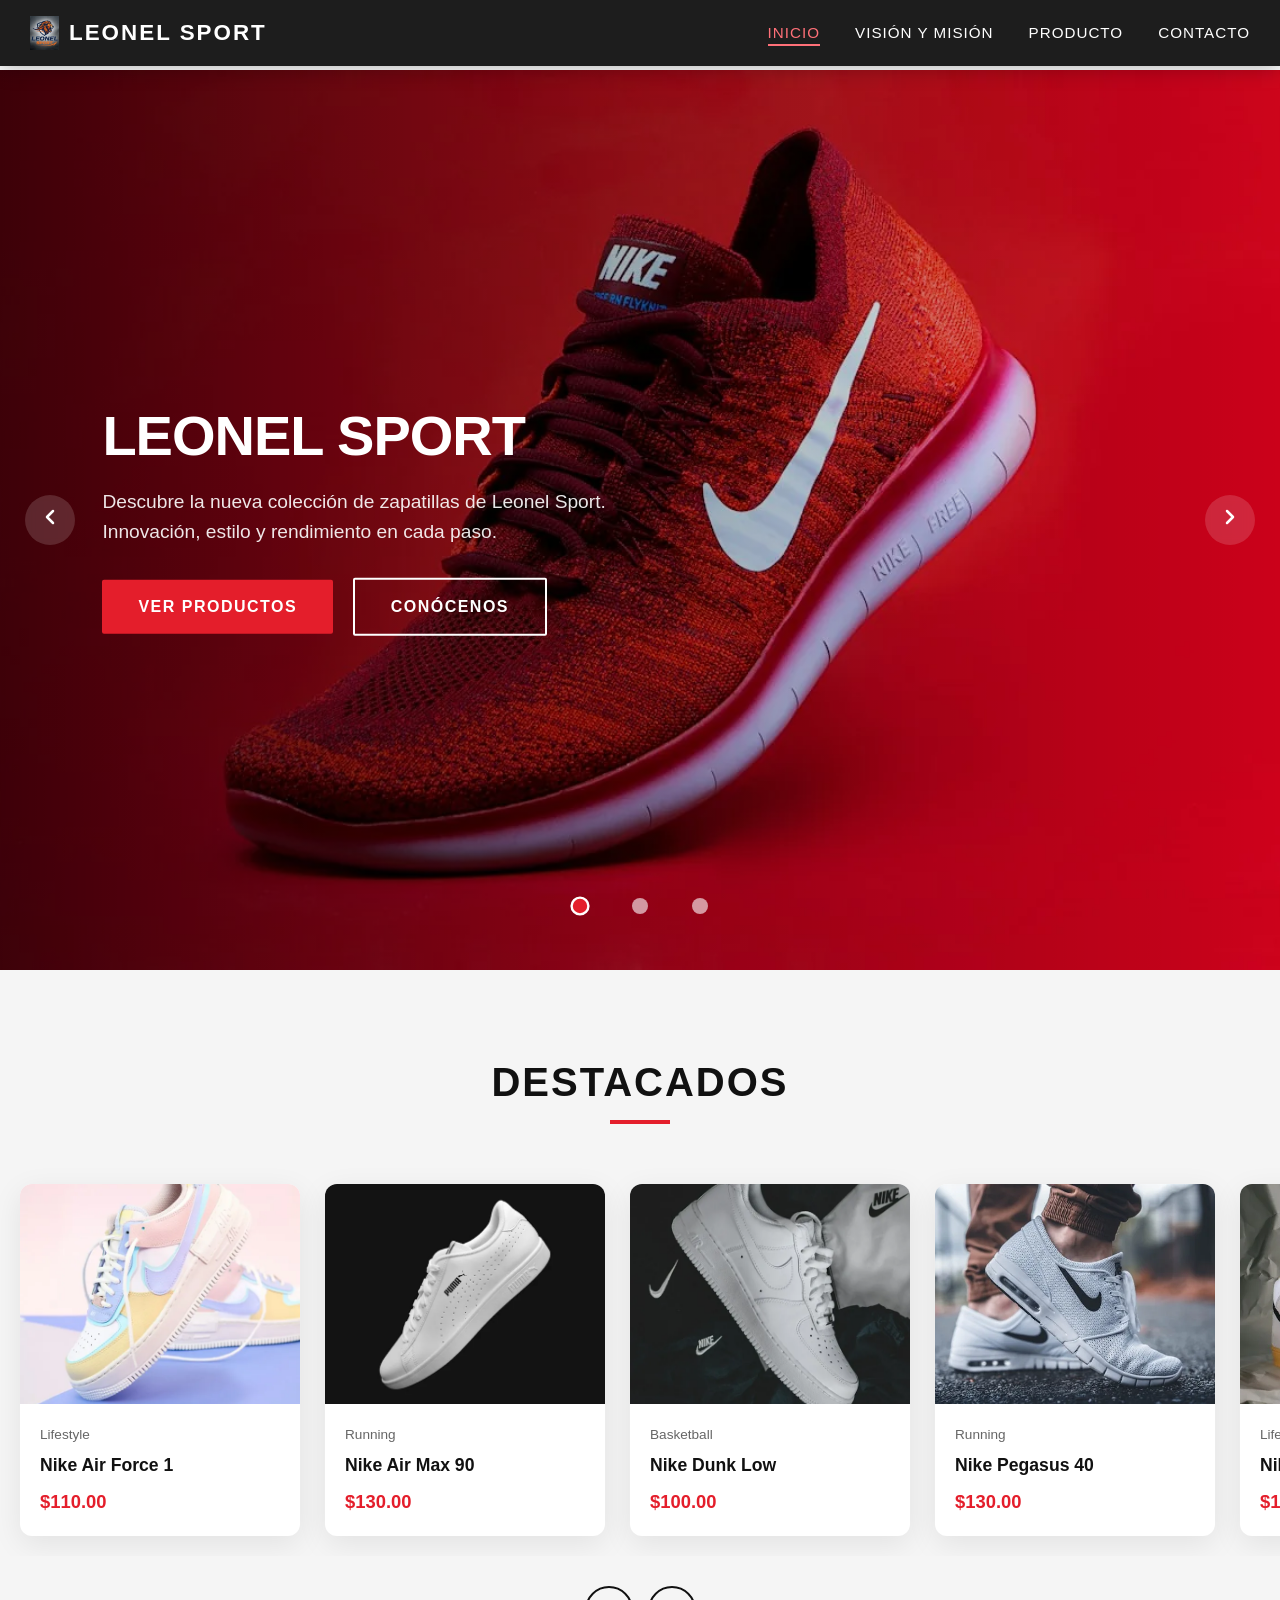
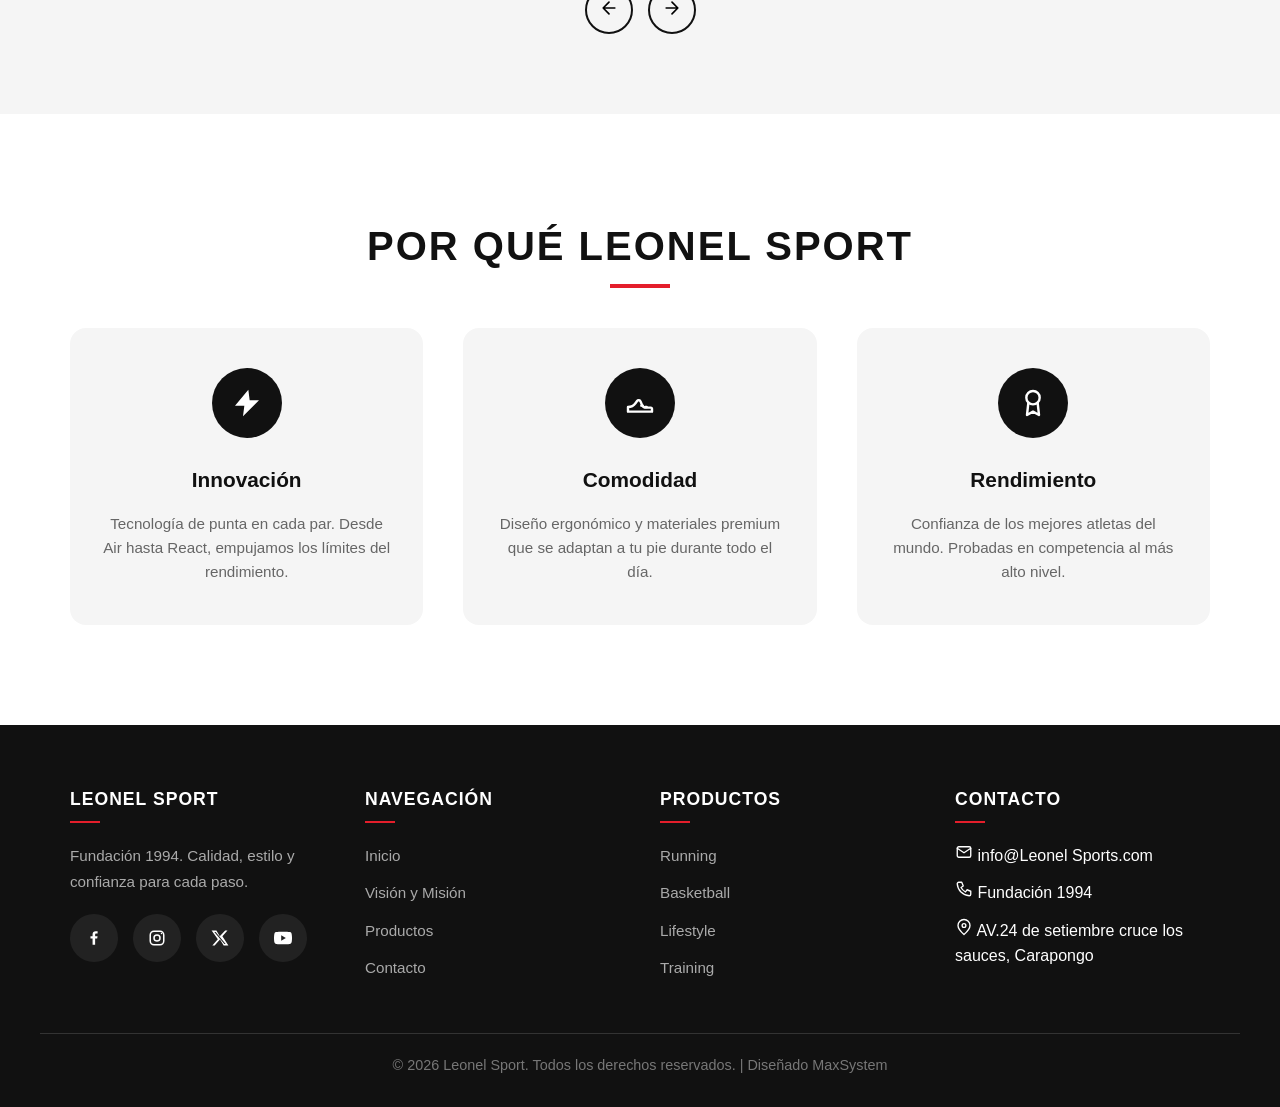
==== commit f1fe107f: "Update branding from 'Leonel Sports' to 'Leonel Sport'" ====
--- a/index.html
+++ b/index.html
@@ -3,8 +3,8 @@
 <head>
     <meta charset="UTF-8">
     <meta name="viewport" content="width=device-width, initial-scale=1.0">
-    <title>Nike Sneakers | Inicio</title>
-    <meta name="description" content="Descubre zapatillas Nike para running, lifestyle y entrenamiento. Explora modelos destacados y conoce nuestra colección.">
+    <title>Leonel Sport | Inicio</title>
+    <meta name="description" content="Descubre la colección de Leonel Sport para running, lifestyle y entrenamiento. Explora modelos y conoce nuestra marca.">
     <link rel="preload" as="image" href="img/slide1.webp" media="(min-width: 769px)" fetchpriority="high">
     <link rel="preload" as="image" href="img/slide1-mobile.webp" media="(max-width: 768px)" fetchpriority="high">
     <style>
@@ -48,7 +48,7 @@
         <div class="nav-container">
             <a href="index.html" class="logo">
             <img src="img/logo.webp" alt="" width="180" height="211">
-            <span>Leonel Sports</span>
+            <span>Leonel Sport</span>
             </a>
             <nav aria-label="Navegación principal">
             <ul class="nav-menu" id="nav-menu">
@@ -72,8 +72,8 @@
         <div class="slides">
             <div class="slide">
                 <div class="slide-content">
-                    <h1>Just Do It</h1>
-                    <p>Descubre la nueva colección de zapatillas Nike. Innovación, estilo y rendimiento en cada paso.</p>
+                    <h1>Leonel Sport</h1>
+                    <p>Descubre la nueva colección de zapatillas de Leonel Sport. Innovación, estilo y rendimiento en cada paso.</p>
                     <a href="producto.html" class="btn">Ver Productos</a>
                     <a href="vision.html" class="btn btn-outline">Conócenos</a>
                 </div>
@@ -170,7 +170,7 @@
     <!-- FEATURES / BODY WITH TRANSITIONS -->
     <section class="features">
         <div class="section-title">
-            <h2>Por qué Leonel Sports</h2>
+            <h2>Por qué Leonel Sport</h2>
         </div>
         <div class="features-grid">
             <div class="feature-card">
@@ -196,13 +196,13 @@
     <footer>
         <div class="footer-container">
             <div class="footer-col">
-                <h4>Leonel Sports</h4>
-                <p>Inspirando a atletas de todo el mundo desde 1964. Just Do It.</p>
+                <h4>Leonel Sport</h4>
+                <p>Fundación 1994. Calidad, estilo y confianza para cada paso.</p>
                 <div class="social-links">
-                    <a href="https://www.facebook.com/nike" aria-label="Nike en Facebook" target="_blank" rel="noopener noreferrer"><svg aria-hidden="true" viewBox="0 0 24 24" width="18" height="18" fill="currentColor"><path d="M13.5 21v-8.2h2.8l.4-3.2h-3.2V7.5c0-.9.3-1.5 1.6-1.5h1.7V3.1c-.3 0-1.3-.1-2.5-.1-2.5 0-4.2 1.5-4.2 4.3v2.3H7.3v3.2h2.8V21z"/></svg></a>
-                    <a href="https://www.instagram.com/nike/" aria-label="Nike en Instagram" target="_blank" rel="noopener noreferrer"><svg aria-hidden="true" viewBox="0 0 24 24" width="18" height="18" fill="none" stroke="currentColor" stroke-width="2"><rect x="3" y="3" width="18" height="18" rx="5"/><circle cx="12" cy="12" r="4"/><circle cx="18" cy="6" r="1" fill="currentColor" stroke="none"/></svg></a>
-                    <a href="https://x.com/Nike" aria-label="Nike en X" target="_blank" rel="noopener noreferrer"><svg aria-hidden="true" viewBox="0 0 24 24" width="18" height="18" fill="currentColor"><path d="M18.9 2H22l-6.8 7.8L23.2 22h-6.3L12 13.9 4.9 22H1.8l7.3-8.4L.8 2h6.4l4.5 7.5zm-1.1 18h1.7L6.2 3.9H4.4z"/></svg></a>
-                    <a href="https://www.youtube.com/user/nike" aria-label="Nike en YouTube" target="_blank" rel="noopener noreferrer"><svg aria-hidden="true" viewBox="0 0 24 24" width="18" height="18" fill="currentColor"><path d="M23.5 6.2a3 3 0 0 0-2.1-2.1C19.5 3.6 12 3.6 12 3.6s-7.5 0-9.4.5A3 3 0 0 0 .5 6.2 31 31 0 0 0 0 12a31 31 0 0 0 .5 5.8 3 3 0 0 0 2.1 2.1c1.9.5 9.4.5 9.4.5s7.5 0 9.4-.5a3 3 0 0 0 2.1-2.1A31 31 0 0 0 24 12a31 31 0 0 0-.5-5.8ZM9.6 15.6V8.4l6.2 3.6z"/></svg></a>
+                    <a href="https://www.facebook.com/" aria-label="Leonel Sport en Facebook" target="_blank" rel="noopener noreferrer"><svg aria-hidden="true" viewBox="0 0 24 24" width="18" height="18" fill="currentColor"><path d="M13.5 21v-8.2h2.8l.4-3.2h-3.2V7.5c0-.9.3-1.5 1.6-1.5h1.7V3.1c-.3 0-1.3-.1-2.5-.1-2.5 0-4.2 1.5-4.2 4.3v2.3H7.3v3.2h2.8V21z"/></svg></a>
+                    <a href="https://www.instagram.com/" aria-label="Leonel Sport en Instagram" target="_blank" rel="noopener noreferrer"><svg aria-hidden="true" viewBox="0 0 24 24" width="18" height="18" fill="none" stroke="currentColor" stroke-width="2"><rect x="3" y="3" width="18" height="18" rx="5"/><circle cx="12" cy="12" r="4"/><circle cx="18" cy="6" r="1" fill="currentColor" stroke="none"/></svg></a>
+                    <a href="https://x.com/" aria-label="Leonel Sport en X" target="_blank" rel="noopener noreferrer"><svg aria-hidden="true" viewBox="0 0 24 24" width="18" height="18" fill="currentColor"><path d="M18.9 2H22l-6.8 7.8L23.2 22h-6.3L12 13.9 4.9 22H1.8l7.3-8.4L.8 2h6.4l4.5 7.5zm-1.1 18h1.7L6.2 3.9H4.4z"/></svg></a>
+                    <a href="https://www.youtube.com/" aria-label="Leonel Sport en YouTube" target="_blank" rel="noopener noreferrer"><svg aria-hidden="true" viewBox="0 0 24 24" width="18" height="18" fill="currentColor"><path d="M23.5 6.2a3 3 0 0 0-2.1-2.1C19.5 3.6 12 3.6 12 3.6s-7.5 0-9.4.5A3 3 0 0 0 .5 6.2 31 31 0 0 0 0 12a31 31 0 0 0 .5 5.8 3 3 0 0 0 2.1 2.1c1.9.5 9.4.5 9.4.5s7.5 0 9.4-.5a3 3 0 0 0 2.1-2.1A31 31 0 0 0 24 12a31 31 0 0 0-.5-5.8ZM9.6 15.6V8.4l6.2 3.6z"/></svg></a>
                 </div>
             </div>
             <div class="footer-col">
@@ -227,13 +227,13 @@
                 <h4>Contacto</h4>
                 <ul>
                     <li><svg aria-hidden="true" viewBox="0 0 24 24" width="18" height="18" fill="none" stroke="currentColor" stroke-width="1.8" stroke-linecap="round" stroke-linejoin="round"><rect x="3" y="5" width="18" height="14" rx="2"/><path d="m3 7 9 6 9-6"/></svg> info@Leonel Sports.com</li>
-                    <li><svg aria-hidden="true" viewBox="0 0 24 24" width="18" height="18" fill="none" stroke="currentColor" stroke-width="1.8" stroke-linecap="round" stroke-linejoin="round"><path d="M5 3h4l2 5-3 2a16 16 0 0 0 6 6l2-3 5 2v4a2 2 0 0 1-2 2A17 17 0 0 1 3 5a2 2 0 0 1 2-2z"/></svg> 989581083</li>
+                    <li><svg aria-hidden="true" viewBox="0 0 24 24" width="18" height="18" fill="none" stroke="currentColor" stroke-width="1.8" stroke-linecap="round" stroke-linejoin="round"><path d="M5 3h4l2 5-3 2a16 16 0 0 0 6 6l2-3 5 2v4a2 2 0 0 1-2 2A17 17 0 0 1 3 5a2 2 0 0 1 2-2z"/></svg> Fundación 1994</li>
                     <li><svg aria-hidden="true" viewBox="0 0 24 24" width="18" height="18" fill="none" stroke="currentColor" stroke-width="1.8" stroke-linecap="round" stroke-linejoin="round"><path d="M20 10c0 5-8 12-8 12S4 15 4 10a8 8 0 1 1 16 0Z"/><circle cx="12" cy="10" r="2.5"/></svg> AV.24 de setiembre cruce los sauces, Carapongo</li>
                 </ul>
             </div>
         </div>
         <div class="footer-bottom">
-            <p>&copy; 2026 Leonel Sports, Inc. Todos los derechos reservados. | Diseñado MaxSystem</p>
+            <p>&copy; 2026 Leonel Sport. Todos los derechos reservados. | Diseñado MaxSystem</p>
         </div>
     </footer>
 
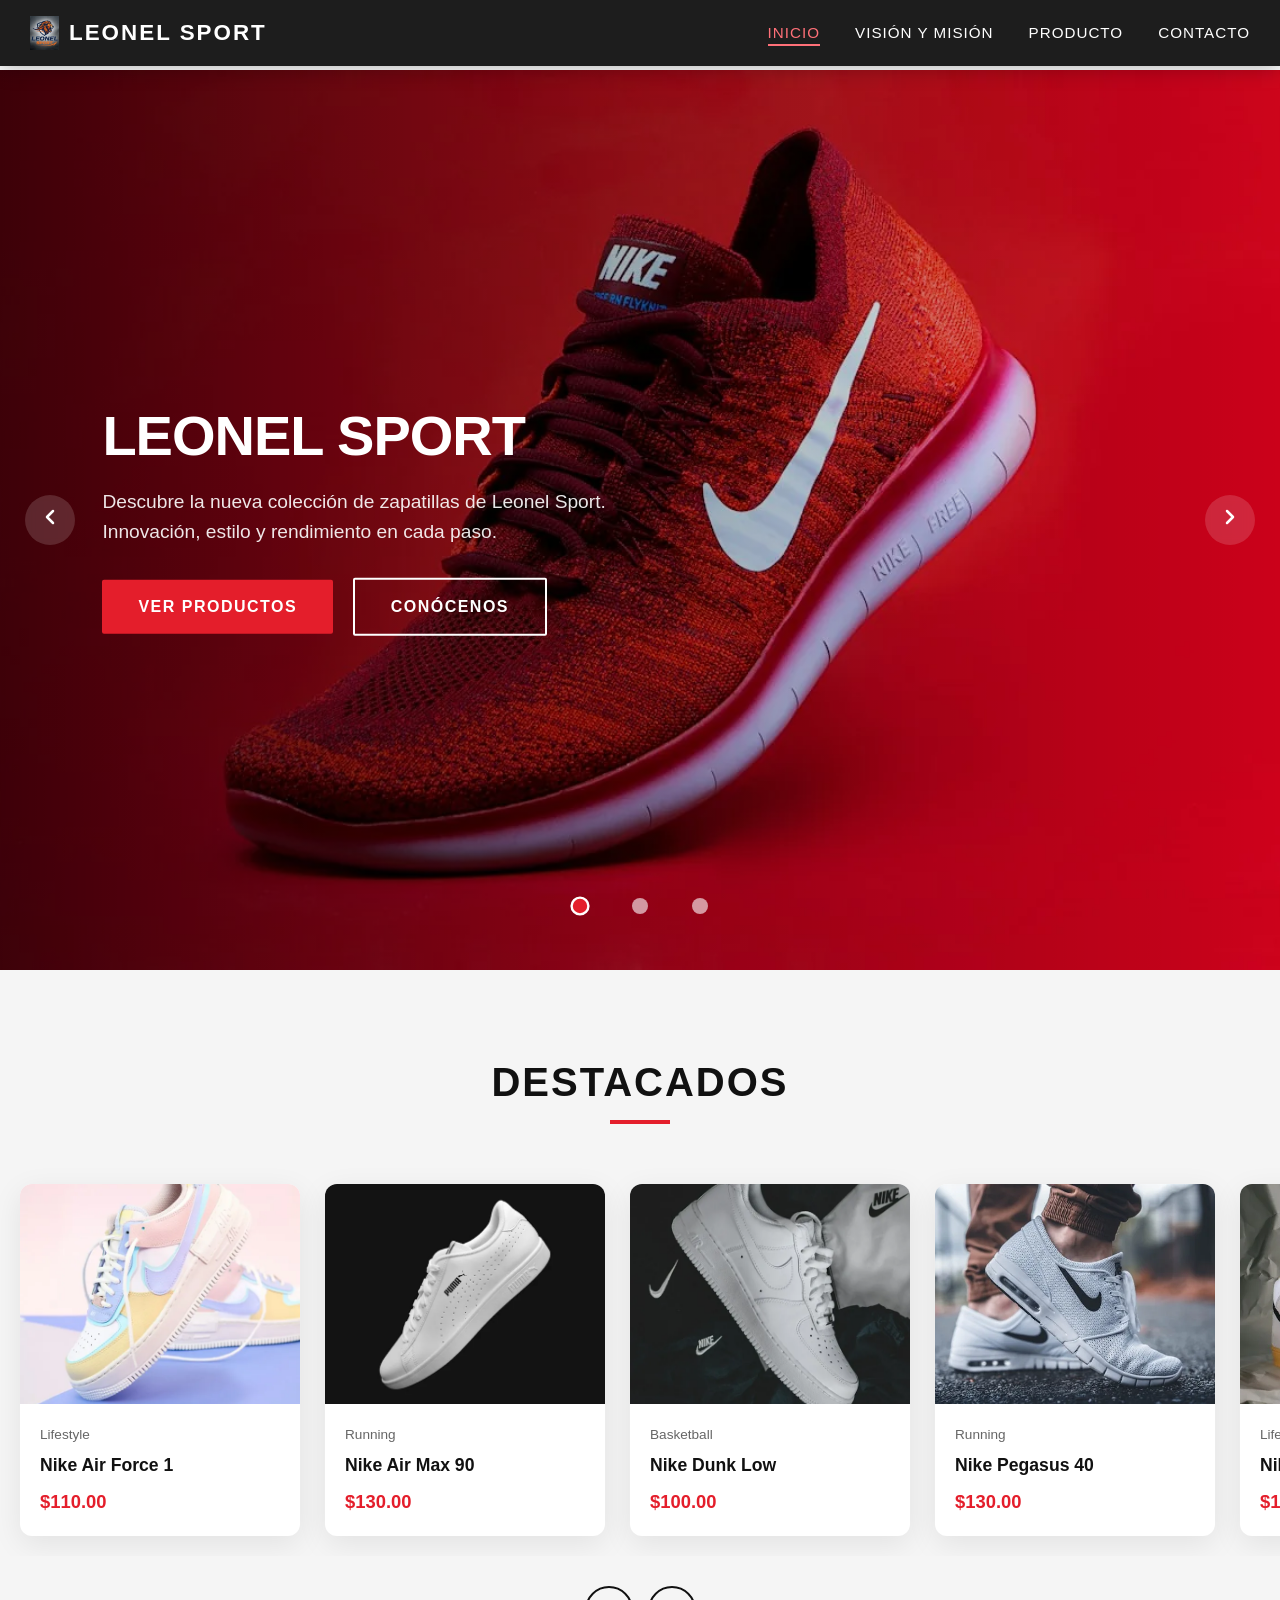
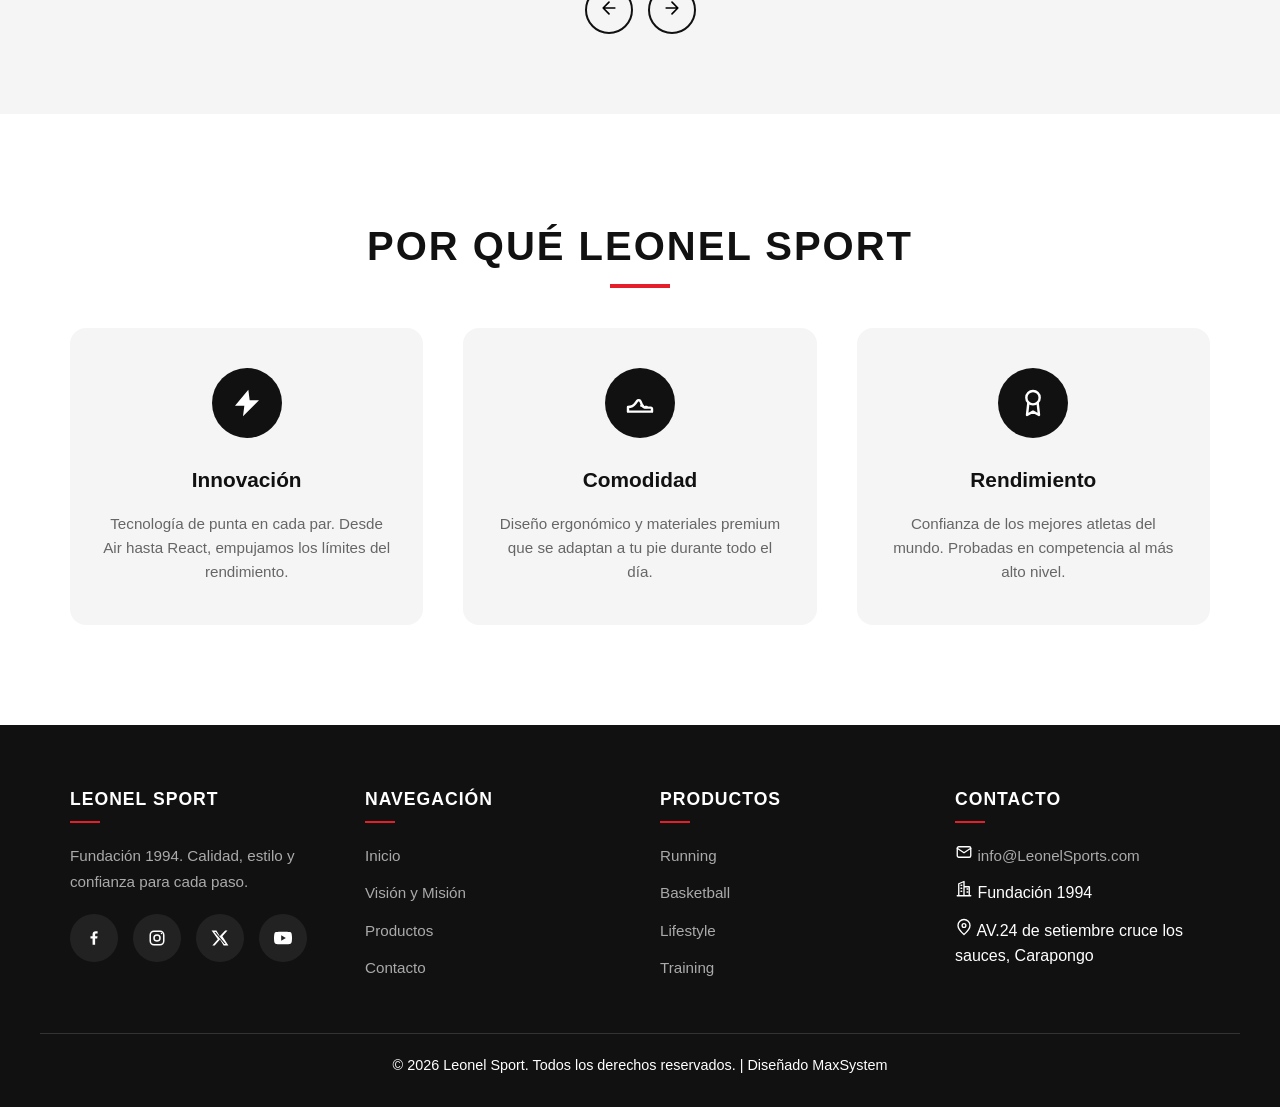
==== commit f32d5ae0: "Improve alt text for product images in index.html Updated image alt attributes for better accessibil" ====
--- a/index.html
+++ b/index.html
@@ -7,40 +7,7 @@
     <meta name="description" content="Descubre la colección de Leonel Sport para running, lifestyle y entrenamiento. Explora modelos y conoce nuestra marca.">
     <link rel="preload" as="image" href="img/slide1.webp" media="(min-width: 769px)" fetchpriority="high">
     <link rel="preload" as="image" href="img/slide1-mobile.webp" media="(max-width: 768px)" fetchpriority="high">
-    <style>
-        *{box-sizing:border-box;margin:0;padding:0}
-        body{font-family:'Helvetica Neue',Helvetica,Arial,sans-serif;background:#fff;color:#111;line-height:1.6;overflow-x:hidden}
-        a{text-decoration:none;color:inherit}
-        header{position:fixed;top:0;left:0;width:100%;background:rgba(17,17,17,.95);backdrop-filter:blur(10px);z-index:1000;box-shadow:0 2px 20px rgba(0,0,0,.3)}
-        .nav-container{max-width:1400px;margin:0 auto;display:flex;justify-content:space-between;align-items:center;padding:15px 30px}
-        .logo{display:flex;align-items:center;gap:10px}
-        .logo img{height:34px;width:auto;object-fit:contain}
-        .nav-menu{display:flex;list-style:none;gap:35px}
-        .nav-menu a{color:#fff;font-size:.95rem;font-weight:500;letter-spacing:1px;text-transform:uppercase;position:relative;padding:5px 0}
-        .menu-toggle{display:none;flex-direction:column;align-items:center;justify-content:center;width:44px;height:44px;padding:0;border:0;background:transparent;cursor:pointer;gap:5px}
-        .menu-toggle span{width:25px;height:3px;background:#fff}
-        .hero-slider{position:relative;height:100vh;min-height:600px;overflow:hidden;margin-top:70px}
-        .slides{display:flex;height:100%}
-        .slide{min-width:100%;height:100%;position:relative;background-size:cover;background-position:center}
-        .slide:first-child{background-image:url('img/slide1.webp')}
-        .slide::before{content:'';position:absolute;inset:0;background:linear-gradient(to right,rgba(0,0,0,.7),rgba(0,0,0,.3) 50%,transparent)}
-        .slide-content{position:absolute;top:50%;left:8%;transform:translateY(-50%);color:#fff;max-width:550px;z-index:2}
-        .slide-content h1,.slide-content h2{font-size:3.5rem;font-weight:900;line-height:1.1;margin-bottom:20px;text-transform:uppercase;letter-spacing:-1px}
-        .slide-content p{font-size:1.2rem;margin-bottom:30px;opacity:.9}
-        .btn{display:inline-block;padding:14px 36px;background:#e41e2b;color:#fff;font-weight:700;text-transform:uppercase;letter-spacing:1.5px;border:0;border-radius:2px}
-        .btn-outline{background:transparent;border:2px solid #fff;margin-left:15px}
-        @media(max-width:900px){
-            .nav-container{padding:15px 30px}
-            .nav-menu{position:fixed;top:70px;left:-100%;width:100%;height:calc(100vh - 70px);background:#111;flex-direction:column;align-items:center;justify-content:center;gap:40px;transition:left .4s}
-            .nav-menu.active{left:0}
-            .menu-toggle{display:flex}
-            .slide-content h1,.slide-content h2{font-size:2.2rem}
-        }
-        @media(max-width:768px){.slide:first-child{background-image:url('img/slide1-mobile.webp')}}
-        @media(max-width:600px){.slide-content{left:5%;max-width:90%}.slide-content h1,.slide-content h2{font-size:1.8rem}.btn-outline{margin-left:0;margin-top:10px;display:block;text-align:center}}
-    </style>
-    <link rel="preload" href="css/styles.css" as="style" onload="this.onload=null;this.rel='stylesheet'">
-    <noscript><link rel="stylesheet" href="css/styles.css"></noscript>
+    <link rel="stylesheet" href="css/styles.css">
 </head>
 <body>
     <!-- HEADER / NAV -->
@@ -112,7 +79,7 @@
         <div class="carousel-container">
             <div class="carousel-track">
                 <div class="carousel-item">
-                    <img src="img/product1.webp" alt="Nike Air Force 1" width="600" height="900" loading="lazy" decoding="async">
+                    <img src="img/product1.webp" alt="Zapatilla Nike Air Force 1, vista lateral" width="600" height="900" loading="lazy" decoding="async">
                     <div class="carousel-info">
                         <p class="category">Lifestyle</p>
                         <h3>Nike Air Force 1</h3>
@@ -120,7 +87,7 @@
                     </div>
                 </div>
                 <div class="carousel-item">
-                    <img src="img/product2.webp" alt="Nike Air Max" width="600" height="450" loading="lazy" decoding="async">
+                    <img src="img/product2.webp" alt="Zapatilla Nike Air Max 90, vista lateral" width="600" height="450" loading="lazy" decoding="async">
                     <div class="carousel-info">
                         <p class="category">Running</p>
                         <h3>Nike Air Max 90</h3>
@@ -128,7 +95,7 @@
                     </div>
                 </div>
                 <div class="carousel-item">
-                    <img src="img/product3.webp" alt="Nike Dunk" width="600" height="750" loading="lazy" decoding="async">
+                    <img src="img/product3.webp" alt="Zapatilla Nike Dunk Low, vista lateral" width="600" height="750" loading="lazy" decoding="async">
                     <div class="carousel-info">
                         <p class="category">Basketball</p>
                         <h3>Nike Dunk Low</h3>
@@ -136,7 +103,7 @@
                     </div>
                 </div>
                 <div class="carousel-item">
-                    <img src="img/product4.webp" alt="Nike Pegasus" width="600" height="400" loading="lazy" decoding="async">
+                    <img src="img/product4.webp" alt="Zapatilla Nike Pegasus 40, vista lateral" width="600" height="400" loading="lazy" decoding="async">
                     <div class="carousel-info">
                         <p class="category">Running</p>
                         <h3>Nike Pegasus 40</h3>
@@ -144,7 +111,7 @@
                     </div>
                 </div>
                 <div class="carousel-item">
-                    <img src="img/product5.webp" alt="Nike Blazer" width="600" height="400" loading="lazy" decoding="async">
+                    <img src="img/product5.webp" alt="Zapatilla Nike Blazer Mid, vista lateral" width="600" height="400" loading="lazy" decoding="async">
                     <div class="carousel-info">
                         <p class="category">Lifestyle</p>
                         <h3>Nike Blazer Mid</h3>
@@ -152,7 +119,7 @@
                     </div>
                 </div>
                 <div class="carousel-item">
-                    <img src="img/product6.webp" alt="Nike React" width="600" height="600" loading="lazy" decoding="async">
+                    <img src="img/product6.webp" alt="Zapatilla Nike React Infinity, vista lateral" width="600" height="600" loading="lazy" decoding="async">
                     <div class="carousel-info">
                         <p class="category">Training</p>
                         <h3>Nike React Infinity</h3>
@@ -226,8 +193,8 @@
             <div class="footer-col">
                 <h4>Contacto</h4>
                 <ul>
-                    <li><svg aria-hidden="true" viewBox="0 0 24 24" width="18" height="18" fill="none" stroke="currentColor" stroke-width="1.8" stroke-linecap="round" stroke-linejoin="round"><rect x="3" y="5" width="18" height="14" rx="2"/><path d="m3 7 9 6 9-6"/></svg> info@Leonel Sports.com</li>
-                    <li><svg aria-hidden="true" viewBox="0 0 24 24" width="18" height="18" fill="none" stroke="currentColor" stroke-width="1.8" stroke-linecap="round" stroke-linejoin="round"><path d="M5 3h4l2 5-3 2a16 16 0 0 0 6 6l2-3 5 2v4a2 2 0 0 1-2 2A17 17 0 0 1 3 5a2 2 0 0 1 2-2z"/></svg> Fundación 1994</li>
+                    <li><svg aria-hidden="true" viewBox="0 0 24 24" width="18" height="18" fill="none" stroke="currentColor" stroke-width="1.8" stroke-linecap="round" stroke-linejoin="round"><rect x="3" y="5" width="18" height="14" rx="2"/><path d="m3 7 9 6 9-6"/></svg> <a href="mailto:info@LeonelSports.com">info@LeonelSports.com</a></li>
+                    <li><svg aria-hidden="true" viewBox="0 0 24 24" width="18" height="18" fill="none" stroke="currentColor" stroke-width="1.8" stroke-linecap="round" stroke-linejoin="round"><path d="M3 21h18M5 21V5l7-3v19M12 9h7v12M8 7h1m-1 4h1m-1 4h1m7-3h1m-1 4h1"/></svg> Fundación 1994</li>
                     <li><svg aria-hidden="true" viewBox="0 0 24 24" width="18" height="18" fill="none" stroke="currentColor" stroke-width="1.8" stroke-linecap="round" stroke-linejoin="round"><path d="M20 10c0 5-8 12-8 12S4 15 4 10a8 8 0 1 1 16 0Z"/><circle cx="12" cy="10" r="2.5"/></svg> AV.24 de setiembre cruce los sauces, Carapongo</li>
                 </ul>
             </div>
--- a/css/styles.css
+++ b/css/styles.css
@@ -6,11 +6,11 @@
 }
 
 :root {
-    --nike-black: #111111;
-    --nike-white: #ffffff;
-    --nike-red: #e41e2b;
-    --nike-gray: #666666;
-    --nike-light: #f5f5f5;
+    --color-negro: #111111;
+    --color-blanco: #ffffff;
+    --color-rojo: #e41e2b;
+    --color-gris: #666666;
+    --color-claro: #f5f5f5;
     --transition: all 0.4s cubic-bezier(0.25, 0.46, 0.45, 0.94);
 }
 
@@ -20,8 +20,8 @@
 
 body {
     font-family: 'Helvetica Neue', Helvetica, Arial, sans-serif;
-    background-color: var(--nike-white);
-    color: var(--nike-black);
+    background-color: var(--color-blanco);
+    color: var(--color-negro);
     line-height: 1.6;
     overflow-x: hidden;
 }
@@ -81,7 +81,7 @@
 }
 
 .logo span {
-    color: var(--nike-white);
+    color: var(--color-blanco);
     font-size: 1.4rem;
     font-weight: 700;
     letter-spacing: 2px;
@@ -95,7 +95,7 @@
 }
 
 .nav-menu a {
-    color: var(--nike-white);
+    color: var(--color-blanco);
     font-size: 0.95rem;
     font-weight: 500;
     letter-spacing: 1px;
@@ -111,32 +111,21 @@
     left: 0;
     width: 0;
     height: 2px;
-    background: var(--nike-red);
+    background: var(--color-rojo);
     transition: var(--transition);
 }
 
 .nav-menu a:hover::after,
+.nav-menu a:focus-visible::after,
 .nav-menu a.active::after {
     width: 100%;
+    background: #ff7078;
 }
 
 .nav-menu a:hover,
+.nav-menu a:focus-visible,
 .nav-menu a.active {
-    color: var(--nike-red);
-}
-
-@media (min-width: 901px) {
-    .nav-menu a:hover,
-    .nav-menu a:focus-visible,
-    .nav-menu a.active {
-        color: #ff7078;
-    }
-
-    .nav-menu a:hover::after,
-    .nav-menu a:focus-visible::after,
-    .nav-menu a.active::after {
-        background: #ff7078;
-    }
+    color: #ff7078;
 }
 
 .menu-toggle {
@@ -156,7 +145,7 @@
 .menu-toggle span {
     width: 25px;
     height: 3px;
-    background: var(--nike-white);
+    background: var(--color-blanco);
     transition: var(--transition);
 }
 
@@ -183,6 +172,10 @@
     background-position: center;
 }
 
+.slide:first-child {
+    background-image: url('../img/slide1.webp');
+}
+
 .slide::before {
     content: '';
     position: absolute;
@@ -195,7 +188,7 @@
     top: 50%;
     left: 8%;
     transform: translateY(-50%);
-    color: var(--nike-white);
+    color: var(--color-blanco);
     max-width: 550px;
     z-index: 2;
     opacity: 1;
@@ -221,8 +214,8 @@
 .btn {
     display: inline-block;
     padding: 14px 36px;
-    background: var(--nike-red);
-    color: var(--nike-white);
+    background: var(--color-rojo);
+    color: var(--color-blanco);
     font-weight: 700;
     text-transform: uppercase;
     letter-spacing: 1.5px;
@@ -232,6 +225,10 @@
     border-radius: 2px;
 }
 
+.btn-full {
+    width: 100%;
+}
+
 .btn:hover {
     background: #c41a24;
     transform: translateY(-3px);
@@ -240,13 +237,13 @@
 
 .btn-outline {
     background: transparent;
-    border: 2px solid var(--nike-white);
+    border: 2px solid var(--color-blanco);
     margin-left: 15px;
 }
 
 .btn-outline:hover {
-    background: var(--nike-white);
-    color: var(--nike-black);
+    background: var(--color-blanco);
+    color: var(--color-negro);
 }
 
 .slider-nav {
@@ -281,8 +278,8 @@
 }
 
 .slider-dot.active::before {
-    background: var(--nike-red);
-    border-color: var(--nike-white);
+    background: var(--color-rojo);
+    border-color: var(--color-blanco);
     transform: scale(1.2);
 }
 
@@ -311,13 +308,13 @@
 }
 
 .arrow:hover {
-    background: var(--nike-red);
+    background: var(--color-rojo);
 }
 
 /* ===== CAROUSEL BAR (PRODUCTS) ===== */
 .carousel-section {
     padding: 80px 0;
-    background: var(--nike-light);
+    background: var(--color-claro);
 }
 
 .section-title {
@@ -342,7 +339,7 @@
     transform: translateX(-50%);
     width: 60px;
     height: 4px;
-    background: var(--nike-red);
+    background: var(--color-rojo);
 }
 
 .carousel-container {
@@ -362,7 +359,7 @@
 
 .carousel-item {
     min-width: 280px;
-    background: var(--nike-white);
+    background: var(--color-blanco);
     border-radius: 12px;
     overflow: hidden;
     box-shadow: 0 8px 30px rgba(0,0,0,0.08);
@@ -397,13 +394,13 @@
 }
 
 .carousel-info .price {
-    color: var(--nike-red);
+    color: var(--color-rojo);
     font-weight: 700;
     font-size: 1.15rem;
 }
 
 .carousel-info .category {
-    color: var(--nike-gray);
+    color: var(--color-gris);
     font-size: 0.85rem;
     margin-bottom: 5px;
 }
@@ -419,7 +416,7 @@
     width: 48px;
     height: 48px;
     border-radius: 50%;
-    border: 2px solid var(--nike-black);
+    border: 2px solid var(--color-negro);
     background: transparent;
     font-size: 1.2rem;
     cursor: pointer;
@@ -427,8 +424,8 @@
 }
 
 .carousel-btn:hover {
-    background: var(--nike-black);
-    color: var(--nike-white);
+    background: var(--color-negro);
+    color: var(--color-blanco);
 }
 
 :where(a, button, input, textarea):focus-visible {
@@ -439,7 +436,7 @@
 /* ===== BODY / FEATURES WITH TRANSITIONS ===== */
 .features {
     padding: 100px 0;
-    background: var(--nike-white);
+    background: var(--color-blanco);
 }
 
 .features-grid {
@@ -455,7 +452,7 @@
     text-align: center;
     padding: 40px 30px;
     border-radius: 16px;
-    background: var(--nike-light);
+    background: var(--color-claro);
     transition: var(--transition);
     opacity: 0;
     transform: translateY(40px);
@@ -475,13 +472,13 @@
     width: 70px;
     height: 70px;
     margin: 0 auto 25px;
-    background: var(--nike-black);
+    background: var(--color-negro);
     border-radius: 50%;
     display: flex;
     align-items: center;
     justify-content: center;
     font-size: 1.8rem;
-    color: var(--nike-white);
+    color: var(--color-blanco);
 }
 
 .feature-card h3 {
@@ -491,7 +488,7 @@
 }
 
 .feature-card p {
-    color: var(--nike-gray);
+    color: var(--color-gris);
     font-size: 0.95rem;
 }
 
@@ -514,6 +511,14 @@
     text-transform: uppercase;
     letter-spacing: 3px;
     animation: fadeInUp 0.8s ease;
+}
+
+.values-title {
+    margin-top: 60px;
+}
+
+.features-grid.values-grid {
+    margin-top: 30px;
 }
 
 .content-section {
@@ -536,13 +541,27 @@
     left: 0;
     width: 50px;
     height: 3px;
-    background: var(--nike-red);
+    background: var(--color-rojo);
 }
 
 .content-section p {
     margin-bottom: 20px;
     color: #333;
     font-size: 1.05rem;
+}
+
+.store-gallery-grid {
+    display: grid;
+    grid-template-columns: repeat(2, minmax(0, 1fr));
+    gap: 24px;
+    margin-top: 30px;
+}
+
+.store-gallery-grid img {
+    width: 100%;
+    aspect-ratio: 4 / 3;
+    object-fit: cover;
+    border-radius: 12px;
 }
 
 .vision-mission {
@@ -553,11 +572,11 @@
 }
 
 .vm-card {
-    background: var(--nike-light);
+    background: var(--color-claro);
     padding: 40px;
     border-radius: 12px;
     transition: var(--transition);
-    border-left: 5px solid var(--nike-red);
+    border-left: 5px solid var(--color-rojo);
 }
 
 .vm-card:hover {
@@ -568,7 +587,7 @@
 .vm-card h3 {
     font-size: 1.5rem;
     margin-bottom: 20px;
-    color: var(--nike-black);
+    color: var(--color-negro);
 }
 
 /* ===== PRODUCTS PAGE ===== */
@@ -620,9 +639,15 @@
 }
 
 .product-details .price {
-    color: var(--nike-red);
+    color: var(--color-rojo);
     font-weight: 700;
     font-size: 1.2rem;
+    margin-bottom: 12px;
+}
+
+.product-meta {
+    color: #757575;
+    font-size: 0.9rem;
     margin-bottom: 12px;
 }
 
@@ -642,7 +667,7 @@
 }
 
 .contact-form {
-    background: var(--nike-light);
+    background: var(--color-claro);
     padding: 40px;
     border-radius: 12px;
 }
@@ -672,7 +697,7 @@
 .form-group input:focus,
 .form-group textarea:focus {
     outline: none;
-    border-color: var(--nike-red);
+    border-color: var(--color-rojo);
     box-shadow: 0 0 0 3px rgba(228, 30, 43, 0.15);
 }
 
@@ -691,7 +716,7 @@
 .info-icon {
     width: 50px;
     height: 50px;
-    background: var(--nike-black);
+    background: var(--color-negro);
     color: white;
     border-radius: 50%;
     display: flex;
@@ -706,14 +731,18 @@
 }
 
 .info-item p {
-    color: var(--nike-gray);
+    color: var(--color-gris);
     margin: 0;
+}
+
+.social-links.contact-social-links {
+    margin-top: 10px;
 }
 
 /* ===== FOOTER ===== */
 footer {
-    background: var(--nike-black);
-    color: var(--nike-white);
+    background: var(--color-negro);
+    color: var(--color-blanco);
     padding: 60px 0 30px;
 }
 
@@ -742,7 +771,7 @@
     left: 0;
     width: 30px;
     height: 2px;
-    background: var(--nike-red);
+    background: var(--color-rojo);
 }
 
 .footer-col ul {
@@ -760,7 +789,7 @@
 }
 
 .footer-col ul a:hover {
-    color: var(--nike-red);
+    color: #ff7078;
     padding-left: 5px;
 }
 
@@ -789,7 +818,7 @@
 }
 
 .social-links a:hover {
-    background: var(--nike-red);
+    background: var(--color-rojo);
     transform: translateY(-3px);
 }
 
@@ -799,8 +828,12 @@
     padding: 20px 30px 0;
     border-top: 1px solid #333;
     text-align: center;
-    color: #777;
+    color: #fff;
     font-size: 0.9rem;
+}
+
+.footer-bottom p {
+    color: #fff;
 }
 
 /* ===== ANIMATIONS ===== */
@@ -828,7 +861,7 @@
         left: -100%;
         width: 100%;
         height: calc(100vh - 70px);
-        background: var(--nike-black);
+        background: var(--color-negro);
         flex-direction: column;
         align-items: center;
         justify-content: center;
@@ -879,6 +912,37 @@
 
     .page-hero h1 {
         font-size: 2rem;
+    }
+
+    .store-gallery-grid {
+        grid-template-columns: 1fr;
+        gap: 18px;
+    }
+}
+
+@media (max-width: 768px) {
+    .slide-content {
+        left: 12%;
+        width: 76%;
+    }
+
+    .slider-arrows {
+        top: auto;
+        bottom: 24px;
+        padding: 0 5%;
+        transform: none;
+    }
+
+    .slide:first-child {
+        background-image: url('../img/slide1-mobile.webp');
+    }
+}
+
+@media (max-width: 600px) {
+    .slide-content {
+        left: 14%;
+        width: 72%;
+        max-width: none;
     }
 }
 
